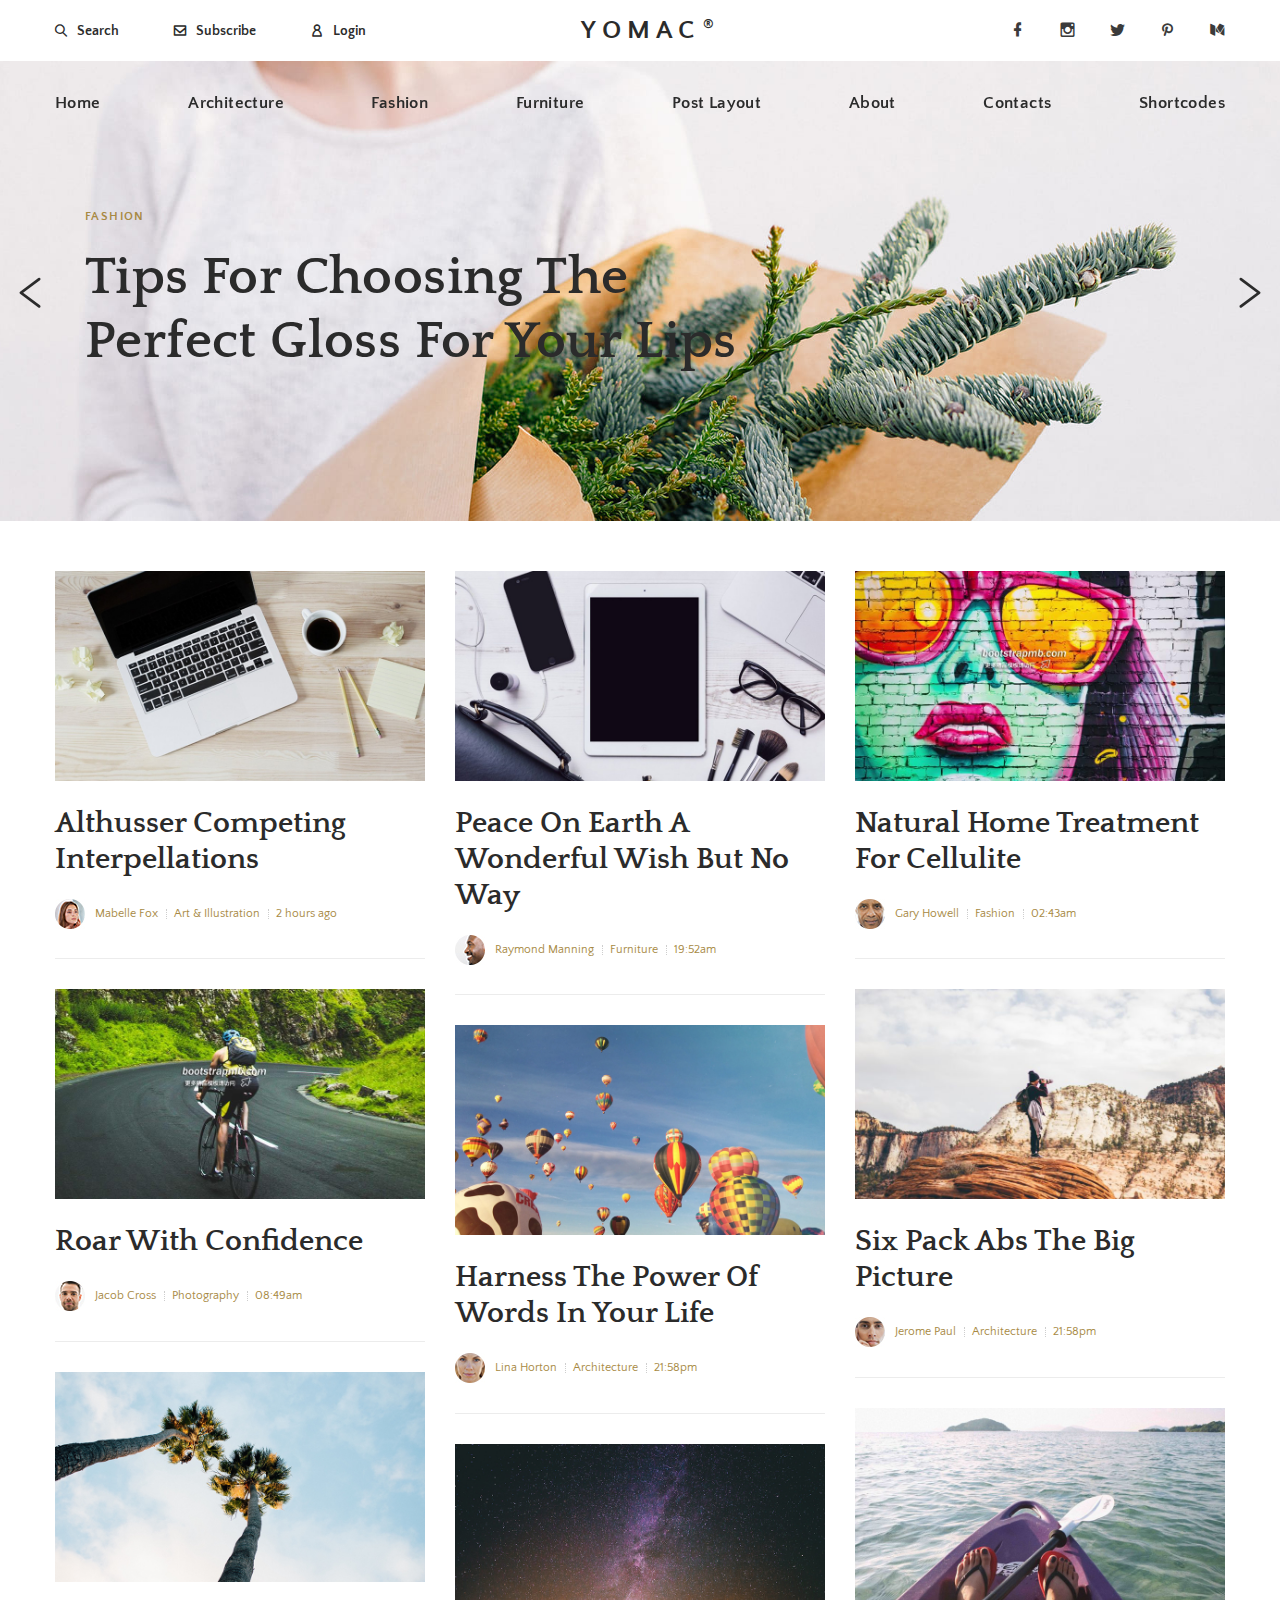
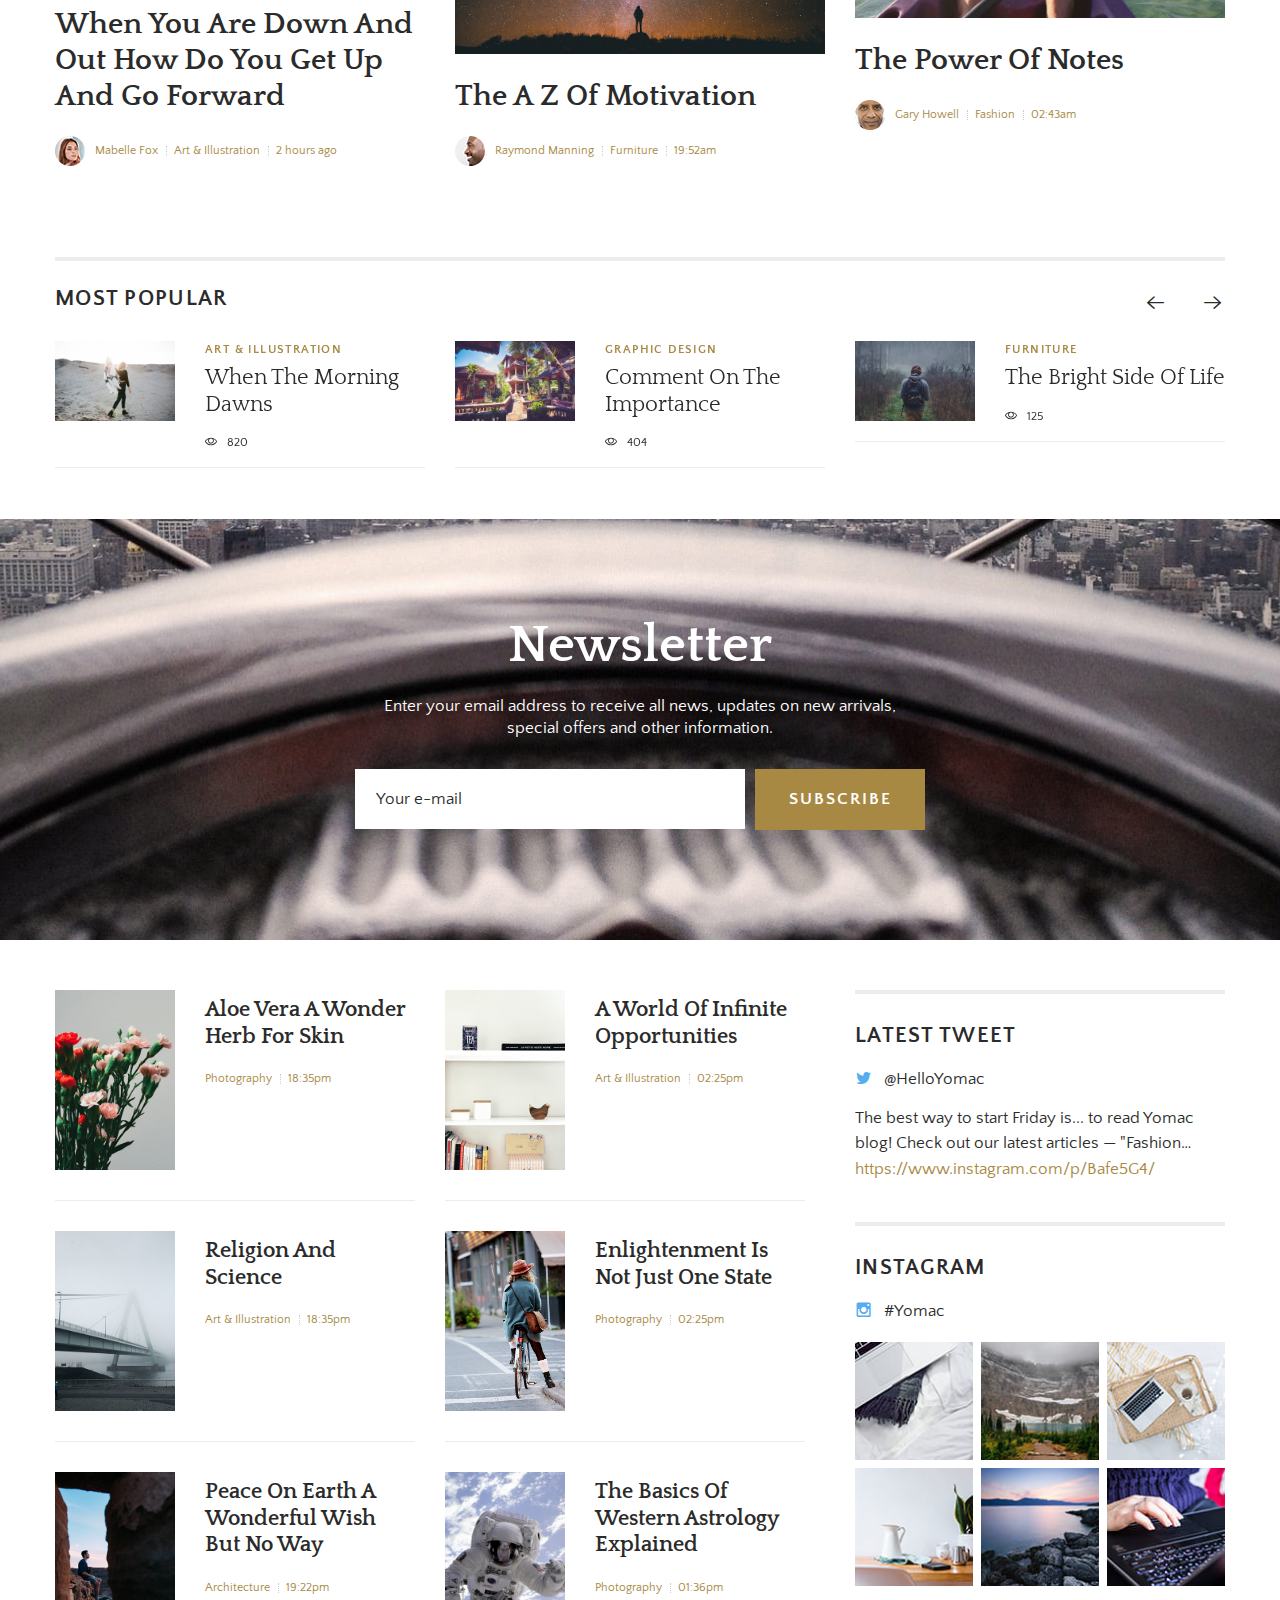
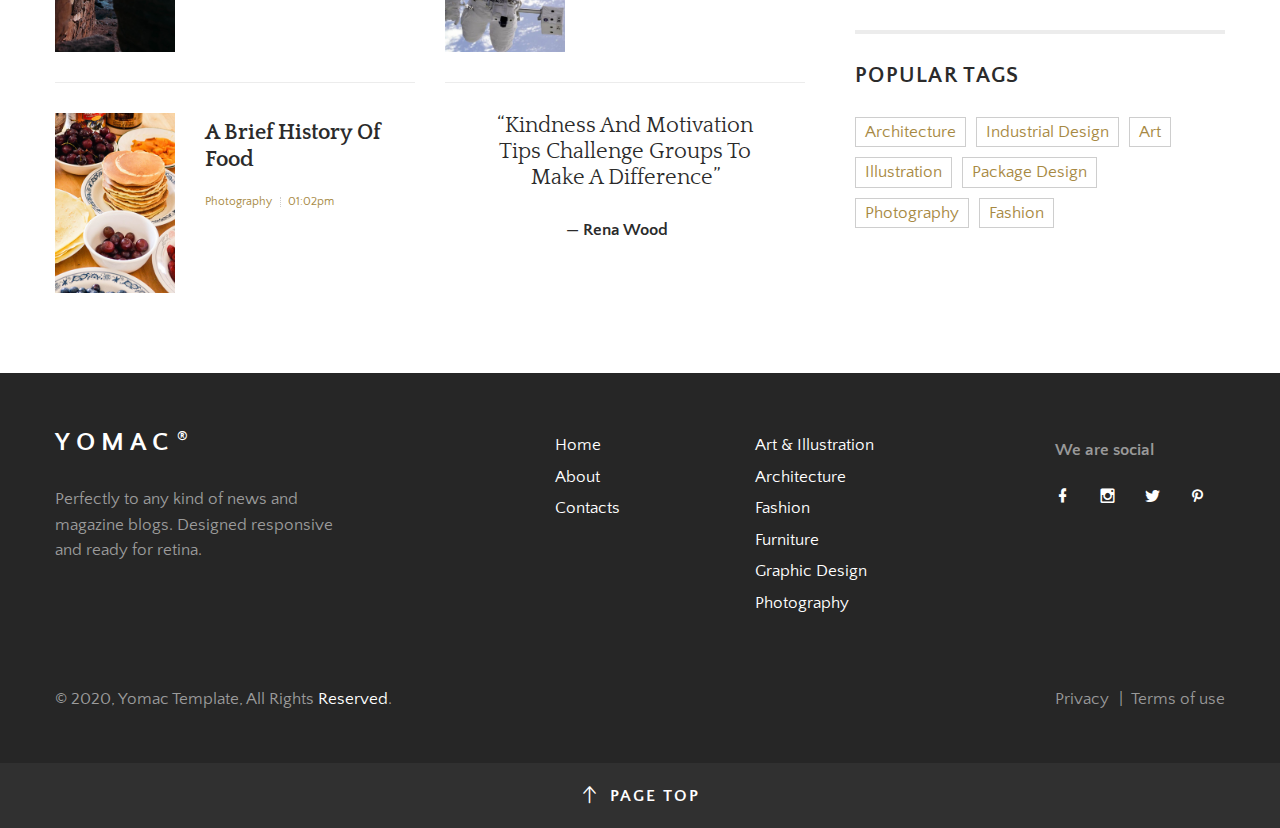
==== index.html @ f421c8c2 "原始版本" ====
﻿<!DOCTYPE html>
<html lang="en">
<head>
	<meta charset="UTF-8">

	<!-- Meta required for Bootstrap -->
	<meta http-equiv="X-UA-Compatible" content="IE=edge">
    <meta name="viewport" content="width=device-width, initial-scale=1">
	<link rel="shortcut icon" href="assets/img/favicon.ico" type="image/x-icon" />
	<title>Home - Yomac</title>

	<!-- Fonts -->
	<link rel="stylesheet" href="assets/fonts/Quattrocento/Quattrocento.css">
	<link rel="stylesheet" href="assets/fonts/Quattrocento_Sans/Quattrocento_Sans.css">

	<!-- Icons -->	
	<link rel="stylesheet" href="assets/fonts/MaterialDesign/css/materialdesignicons.min.css">
	<link rel="stylesheet" href="assets/fonts/Outicons/flaticon.css">

	<!-- Styles -->
	<link rel="stylesheet" href="libs/bootstrap-4.3.1/css/bootstrap.min.css">
	<link rel="stylesheet" href="libs/owl-carousel/owl.carousel.css">
	<link rel="stylesheet" href="libs/owl-carousel/owl.theme.css">

	<link rel="stylesheet" href="assets/css/main.css">
	<link rel="stylesheet" href="assets/css/responsive.css">

	<!--[if IE 9]>
	<link rel="stylesheet" href="assets/css/ie9.css">
	<![endif]-->

</head>
<body>
	<!-- <div id="page-preloader"><span class="spinner"></span></div> -->
	<div class="page-wraper">
		<div class="full-search-wrap">
			<div class="full-search container">
				<div class="full-search__close pull-right animate"><span class="mdi mdi-close"></span></div>
				<form class="full-search__form">
			        <input type="text" id="s-full" class="full-search__input" placeholder="Search"> 
			        <input type="submit" hidden>
					<p class="full-search__hint">Type in your search and press enter</p>
				</form>
			</div>
		</div>

		<!-- Header section start -->	
		<header class="page-header header-sticky">
			<div class="container">
				<div class="top-bar">
					<div class="top-bar__widgets">
						<div class="row align-items-center">
							<div class="col-md-5 col-lg-4">
								<div class="top-bar__user-menu">
									<ul class="user-menu nav justify-content-center justify-content-md-start">
										<li class="nav-item"><button class="search-btn" id="js-search-btn"><span class="icon-left icon-xs flaticon-magnifying-glass-browser"></span>Search</button></li>
										<li class="nav-item"><a href="#"><span class="icon-left icon-xs flaticon-closed-envelope-email"></span>Subscribe</a></li>
										<li class="nav-item"><a href="#"><span class="icon-left icon-xs flaticon-messenger-user-avatar"></span>Login</a></li>
									</ul>
								</div>
							</div>
							<div class="col-md-2 col-lg-4">
								<div class="top-bar__logo text-lg-center">
									<a href="index.html" class="logo-title logo-title_reg">yomac</a>
								</div>
							</div>
							<div class="col-md-5 col-lg-4">
								<div class="top-bar__social text-right">
									<ul class="social-menu social-menu__right nav justify-content-md-end">
										<li class="nav-item"><a href="#" class="nav-item"><i class="mdi mdi-facebook"></i></a></li>
										<li class="nav-item"><a href="#" class="nav-item"><i class="mdi mdi-instagram"></i></a></li>
										<li class="nav-item"><a href="#" class="nav-item"><i class="mdi mdi-twitter"></i></a></li>
										<li class="nav-item"><a href="#" class="nav-item"><i class="mdi mdi-pinterest"></i></a></li>
										<li class="nav-item"><a href="#" class="nav-item"><i class="mdi mdi-medium"></i></a></li>
									</ul>
								</div>
							</div>
						</div>
					</div>
					<div class="mob-menu">
						<div id="mob-toggle" class="animate"><i class="icon icon-lg flaticon-menu-options"></i></div>
					</div>
				</div>
				<div class="main-navigation__wrap">
					<div class="main-navigation absolute">
						<ul class="nav justify-content-between">
							<li class="nav-item menu-item-has-children">
								<a href="index.html" class="nav-link">Home</a>
								<ul class="sub-menu">
									<li><a href="index-listing.html" class="nav-link">Home List</a></li>
									<li><a href="index-grid.html" class="nav-link">Home Grid</a></li>
									<li><a href="index.html" class="nav-link">Home Masonry</a></li>
									<li><a href="index-no-menu.html" class="nav-link">Home Clear</a></li>
									<li><a href="blog.html" class="nav-link">Home Blog</a></li>
								</ul>
							</li>
					        <li class="nav-item">
								<a href="category-post.html" class="nav-link">Architecture</a>
							</li>
					        <li class="nav-item">
								<a href="category-post.html" class="nav-link">Fashion</a>
							</li>
					        <li class="nav-item">
								<a href="category-post.html" class="nav-link">Furniture</a>
							</li>
					        <li class="nav-item menu-item-has-children">
								<a href="post-single_sidebar.html" class="nav-link">Post Layout</a>
								<ul class="sub-menu">
									<li class="nav-item">
										<a href="post-single_sidebar.html" class="nav-link">Sidebar Right</a>
									</li>
									<li class="nav-item">
										<a href="post-single_full.html" class="nav-link">No Sidebar</a>
									</li>
								</ul>
							</li>
					        <li class="nav-item">
								<a href="about.html" class="nav-link">About</a>
							</li>
					        <li class="nav-item">
								<a href="contact.html" class="nav-link">Contacts</a>
							</li>
					        <li class="nav-item menu-item-has-children">
								<a href="shortcodes.html" class="nav-link">Shortcodes</a>
								<ul class="sub-menu">
									<li class="nav-item">
										<a href="shortcodes.html" class="nav-link">Shortcodes</a>
									</li>
									<li class="nav-item">
										<a href="404-page.html" class="nav-link">404 Page</a>
									</li>
								</ul>
							</li>
						</ul>
					</div>
				</div>
			</div>
		</header>
		<!-- Header section end -->	

		<!-- Page content section start -->	
		<main class="page-content">
			<!-- Slider section start -->
			<section class="hero-slider-section">
				<div id="hero-slider" class="main-slider">
					<div class="main-slider__item" style="background-image: url('assets/img/slide-2.jpg')">
						<div class="container">
							<div class="item__content">
								<div class="cat-title"><a href="category-post.html">Fashion</a></div>
								<h1 class="main-slider__title"><a href="post-single_sidebar.html">Tips For Choosing The<br> Perfect Gloss For Your Lips</a></h1>
							</div>
						</div>
					</div>
					<div class="main-slider__item" style="background-image: url('assets/img/slide-3.jpg')">
						<div class="container">
							<div class="item__content">
								<div class="cat-title"><a href="category-post.html">Photography</a></div>
								<div class="main-slider__title"><a href="post-single_sidebar.html">American Standards<br> And European Culture</a></div>
							</div>
						</div>
					</div>
					<div class="main-slider__item" style="background-image: url('assets/img/slide-4.jpg')">
						<div class="container">
							<div class="item__content">
								<div class="cat-title"><a href="category-post.html">Photography</a></div>
								<div class="main-slider__title"><a href="post-single_sidebar.html">Put Wings On Your<br> Dreams</a></div>
							</div>
						</div>
					</div>
					<div class="main-slider__item" style="background-image: url('assets/img/slide-1.jpg')">
						<div class="container">
							<div class="item__content">
								<div class="cat-title"><a href="category-post.html">Photography</a></div>
								<div class="main-slider__title"><a href="post-single_sidebar.html">A Starter Guide To Self <br>Improvement</a></div>
							</div>
						</div>
					</div>
				</div>
			</section>
			<!-- Slider section start -->

			<!-- News primary section start -->
			<section class="section news-primary">
				<div class="container">
					<h2 class="screen-reader-text">News</h2>
					<div class="news-masonry masonry-grid row columns-3">
						<div class="new-item col-md-6 col-lg-4">
							<div class="new-item__wrap">
								<div class="new-item__image">
									<a href="post-single_sidebar.html"><img src="assets/img/new6.jpg" alt=""></a>
								</div>
								<div class="new-item__info">
									<div class="h3 new-item__title"><a href="post-single_sidebar.html">Althusser Competing Interpellations</a></div>
									<ul class="new-item__meta d-flex align-items-center">
										<li class="new-item__meta-author">
											<a href="category-post.html"><span class="meta-author__img"><img src="assets/img/contain-18.jpg" alt=""></span>Mabelle Fox</a>
										</li>
										<li class="new-item__meta-cat"><a href="category-post.html">Art &amp; Illustration</a></li>
										<li class="new-item__meta-time">2 hours ago</li>
									</ul>
								</div>
							</div>
						</div>
						<div class="new-item col-md-6 col-lg-4">
							<div class="new-item__wrap">
								<div class="new-item__image">
									<a href="post-single_sidebar.html"><img src="assets/img/new7.jpg" alt=""></a>
								</div>
								<div class="new-item__info">
									<div class="h3 new-item__title"><a href="post-single_sidebar.html">Peace On Earth A Wonderful Wish But No Way</a></div>
									<ul class="new-item__meta d-flex align-items-center">
										<li class="new-item__meta-author">
											<a href="category-post.html"><span class="meta-author__img"><img src="assets/img/contain-16.jpg" alt=""></span>Raymond Manning</a>
										</li>
										<li class="new-item__meta-cat"><a href="category-post.html">Furniture</a></li>
										<li class="new-item__meta-time">19:52am</li>
									</ul>
								</div>
							</div>
						</div>
						<div class="new-item col-md-6 col-lg-4">
							<div class="new-item__wrap">
								<div class="new-item__image">
									<a href="post-single_sidebar.html"><img src="assets/img/new8.jpg" alt=""></a>
								</div>
								<div class="new-item__info">
									<div class="h3 new-item__title"><a href="post-single_sidebar.html">Natural Home Treatment For Cellulite</a></div>
									<ul class="new-item__meta d-flex align-items-center">
										<li class="new-item__meta-author">
											<a href="category-post.html"><span class="meta-author__img"><img src="assets/img/contain-14.jpg" alt=""></span>Gary Howell</a>
										</li>
										<li class="new-item__meta-cat"><a href="category-post.html">Fashion</a></li>
										<li class="new-item__meta-time">02:43am</li>
									</ul>
								</div>
							</div>
						</div>
						<div class="new-item col-md-6 col-lg-4">
							<div class="new-item__wrap">
								<div class="new-item__image">
									<a href="post-single_sidebar.html"><img src="assets/img/new9.jpg" alt=""></a>
								</div>
								<div class="new-item__info">
									<div class="h3 new-item__title"><a href="post-single_sidebar.html">Roar With Confidence</a></div>
									<ul class="new-item__meta d-flex align-items-center">
										<li class="new-item__meta-author">
											<a href="category-post.html"><span class="meta-author__img"><img src="assets/img/contain-12.jpg" alt=""></span>Jacob Cross</a>
										</li>
										<li class="new-item__meta-cat"><a href="category-post.html">Photography</a></li>
										<li class="new-item__meta-time">08:49am</li>
									</ul>
								</div>
							</div>
						</div>
						<div class="new-item col-md-6 col-lg-4">
							<div class="new-item__wrap">
								<div class="new-item__image">
									<a href="post-single_sidebar.html"><img src="assets/img/new11.jpg" alt=""></a>
								</div>
								<div class="new-item__info">
									<div class="h3 new-item__title"><a href="post-single_sidebar.html">Six Pack Abs The Big Picture</a></div>
									<ul class="new-item__meta d-flex align-items-center">
										<li class="new-item__meta-author">
											<a href="category-post.html"><span class="meta-author__img"><img src="assets/img/contain-21.jpg" alt=""></span>Jerome Paul</a>
										</li>
										<li class="new-item__meta-cat"><a href="category-post.html">Architecture</a></li>
										<li class="new-item__meta-time">21:58pm</li>
									</ul>
								</div>
							</div>
						</div>
						<div class="new-item col-md-6 col-lg-4">
							<div class="new-item__wrap">
								<div class="new-item__image">
									<a href="post-single_sidebar.html"><img src="assets/img/new10.jpg" alt=""></a>
								</div>
								<div class="new-item__info">
									<div class="h3 new-item__title"><a href="post-single_sidebar.html">Harness The Power Of Words In Your Life</a></div>
									<ul class="new-item__meta d-flex align-items-center">
										<li class="new-item__meta-author">
											<a href="category-post.html"><span class="meta-author__img"><img src="assets/img/contain-10.jpg" alt=""></span>Lina Horton</a>
										</li>
										<li class="new-item__meta-cat"><a href="category-post.html">Architecture</a></li>
										<li class="new-item__meta-time">21:58pm</li>
									</ul>
								</div>
							</div>
						</div>
						<div class="new-item col-md-6 col-lg-4 last">
							<div class="new-item__wrap">
								<div class="new-item__image">
									<a href="post-single_sidebar.html"><img src="assets/img/new12.jpg" alt=""></a>
								</div>
								<div class="new-item__info">
									<div class="h3 new-item__title"><a href="post-single_sidebar.html">When You Are Down And Out How Do You Get Up And Go Forward</a></div>
									<ul class="new-item__meta d-flex align-items-center">
										<li class="new-item__meta-author">
											<a href="category-post.html"><span class="meta-author__img"><img src="assets/img/contain-18.jpg" alt=""></span>Mabelle Fox</a>
										</li>
										<li class="new-item__meta-cat"><a href="category-post.html">Art &amp; Illustration</a></li>
										<li class="new-item__meta-time">2 hours ago</li>
									</ul>
								</div>
							</div>
						</div>
						<div class="new-item col-md-6 col-lg-4 last">
							<div class="new-item__wrap">
								<div class="new-item__image">
									<a href="post-single_sidebar.html"><img src="assets/img/new14.jpg" alt=""></a>
								</div>
								<div class="new-item__info">
									<div class="h3 new-item__title"><a href="post-single_sidebar.html">The Power Of Notes</a></div>
									<ul class="new-item__meta d-flex align-items-center">
										<li class="new-item__meta-author">
											<a href="category-post.html"><span class="meta-author__img"><img src="assets/img/contain-14.jpg" alt=""></span>Gary Howell</a>
										</li>
										<li class="new-item__meta-cat"><a href="category-post.html">Fashion</a></li>
										<li class="new-item__meta-time">02:43am</li>
									</ul>
								</div>
							</div>
						</div>
						<div class="new-item col-md-6 col-lg-4 last">
							<div class="new-item__wrap">
								<div class="new-item__image">
									<a href="post-single_sidebar.html"><img src="assets/img/new13.jpg" alt=""></a>
								</div>
								<div class="new-item__info">
									<div class="h3 new-item__title"><a href="post-single_sidebar.html">The A Z Of Motivation</a></div>
									<ul class="new-item__meta d-flex align-items-center">
										<li class="new-item__meta-author">
											<a href="category-post.html"><span class="meta-author__img"><img src="assets/img/contain-16.jpg" alt=""></span>Raymond Manning</a>
										</li>
										<li class="new-item__meta-cat"><a href="category-post.html">Furniture</a></li>
										<li class="new-item__meta-time">19:52am</li>
									</ul>
								</div>
							</div>
						</div>
					</div>
				</div>
			</section>
			<!-- News primary section end -->

			<!-- Popular carousel section start -->
			<section class="pop-carousel">
				<div class="container">
					<div class="row">
						<div class="col-md-12 owl-carousel__navigation">
							<h2 class="h4 owl-carousel__title widget-sidebar__title">Most popular</h2>
							<div class="owl-carousel__btns">
								<a class="btn owl-carousel__btn prev animate"><span class="icon flaticon-left-arrow-sign"></span></a>
								<a class="btn owl-carousel__btn next animate"><span class="icon flaticon-right-direction"></span></a>
							</div>
						</div>
					</div>
					<div class="owl-carousel__wrap popular-posts-carousel">
						<ul class="owl-carousel item-3 custom-nav post-list list-unstyled">
							<li class="widget-post carousel__item">
								<div class="widget-post__img">
									<a href="post-single_sidebar.html"><img src="assets/img/small-post6.jpg" alt=""></a>
								</div>
								<div class="widget-post__content">
									<div class="cat-title"><a href="category-post.html">Art &amp; Illustration</a></div>
									<div class="h4 widget-post__title"><a href="post-single_sidebar.html">When The Morning Dawns</a></div>
									<div class="widget-post__views">820</div>
								</div>
							</li>
							<li class="widget-post carousel__item">
								<div class="widget-post__img">
									<a href="post-single_sidebar.html"><img src="assets/img/small-post2.jpg" alt=""></a>
								</div>
								<div class="widget-post__content">
									<div class="cat-title"><a href="category-post.html">Graphic Design</a></div>
									<div class="h4 widget-post__title"><a href="post-single_sidebar.html">Comment On The Importance</a></div>
									<div class="widget-post__views">404</div>
								</div>
							</li>
							<li class="widget-post carousel__item">
								<div class="widget-post__img">
									<a href="post-single_sidebar.html"><img src="assets/img/small-post3.jpg" alt=""></a>
								</div>
								<div class="widget-post__content">
									<div class="cat-title"><a href="category-post.html">Furniture</a></div>
									<div class="h4 widget-post__title"><a href="post-single_sidebar.html">The Bright Side Of Life</a></div>
									<div class="widget-post__views">125</div>
								</div>
							</li>
							<li class="widget-post carousel__item">
								<div class="widget-post__img">
									<a href="post-single_sidebar.html"><img src="assets/img/small-post4.jpg" alt=""></a>
								</div>
								<div class="widget-post__content">
									<div class="cat-title"><a href="category-post.html">Fashion</a></div>
									<div class="h4 widget-post__title"><a href="post-single_sidebar.html">Philosophy As A Science</a></div>
									<div class="widget-post__views">987</div>
								</div>
							</li>
							<li class="widget-post carousel__item">
								<div class="widget-post__img">
									<a href="post-single_sidebar.html"><img src="assets/img/small-post5.jpg" alt=""></a>
								</div>
								<div class="widget-post__content">
									<div class="cat-title"><a href="category-post.html">Photography</a></div>
									<div class="h4 widget-post__title"><a href="post-single_sidebar.html">Just One State</a></div>
									<div class="widget-post__views">743</div>
								</div>
							</li>
						</ul>
					</div>
				</div>
			</section>
			<!-- Popular carousel section end -->

			<!-- Newsletter section start -->
			<section class="newsletter has-fill" style="background-image: url('assets/img/newslatter3.jpg');">
				<div class="container">
					<div class="row justify-content-center">
						<div class="col-md-8 col-lg-6 text-center">
							<h2 class="newsletter__title">Newsletter</h2>
							<p class="newsletter__text">Enter your email address to receive all news, updates on new arrivals, special offers and other information.</p>
							<form>
								<div class="input-group newsletter__form">
									<input type="text" class="form-control" placeholder="Your e-mail">
									<span class="input-group-btn">
										<button class="btn btn-primary animate" type="button">Subscribe</button>
									</span>
								</div>
							</form>
						</div>
					</div>
				</div>
			</section>
			<!-- Newsletter section end -->

			<!-- News small section start -->
			<section class="section news-small">
				<div class="container">
					<h2 class="screen-reader-text">Popular posts</h2>
					<div class="row row-extended">
						<div class="col-lg-8">
							<div class="news-list-sm columns-2">
								<div class="row">
									<div class="new-item new-item_small col-sm-6">
										<div class="new-item__wrap">
											<div class="new-item__image">
												<a href="post-single_sidebar.html"><img src="assets/img/new19.jpg" alt=""></a>
											</div>
											<div class="new-item__info">
												<div class="h3 new-item__title"><a href="post-single_sidebar.html">Aloe Vera A Wonder Herb For Skin</a></div>
												<ul class="new-item__meta d-flex align-items-center">
													<li class="new-item__meta-cat"><a href="category-post.html">Photography</a></li>
													<li class="new-item__meta-time">18:35pm</li>
												</ul>
											</div>
										</div>
									</div>
									<div class="new-item new-item_small col-sm-6">
										<div class="new-item__wrap">
											<div class="new-item__image">
												<a href="post-single_sidebar.html"><img src="assets/img/new30.jpg" alt=""></a>
											</div>
											<div class="new-item__info">
												<div class="h3 new-item__title"><a href="post-single_sidebar.html">A World Of Infinite Opportunities</a></div>
												<ul class="new-item__meta d-flex align-items-center">
													<li class="new-item__meta-cat"><a href="category-post.html">Art &amp; Illustration</a></li>
													<li class="new-item__meta-time">02:25pm</li>
												</ul>
											</div>
										</div>
									</div>
									<div class="new-item new-item_small col-sm-6">
										<div class="new-item__wrap">
											<div class="new-item__image">
												<a href="post-single_sidebar.html"><img src="assets/img/new-sm1.jpg" alt=""></a>
											</div>
											<div class="new-item__info">
												<div class="h3 new-item__title"><a href="post-single_sidebar.html">Religion And Science</a></div>
												<ul class="new-item__meta d-flex align-items-center">
													<li class="new-item__meta-cat"><a href="category-post.html">Art &amp; Illustration</a></li>
													<li class="new-item__meta-time">18:35pm</li>
												</ul>
											</div>
										</div>
									</div>
									<div class="new-item new-item_small col-sm-6">
										<div class="new-item__wrap">
											<div class="new-item__image">
												<a href="post-single_sidebar.html"><img src="assets/img/new-sm2.jpg" alt=""></a>
											</div>
											<div class="new-item__info">
												<div class="h3 new-item__title"><a href="post-single_sidebar.html">Enlightenment Is Not Just One State</a></div>
												<ul class="new-item__meta d-flex align-items-center">
													<li class="new-item__meta-cat"><a href="category-post.html">Photography</a></li>
													<li class="new-item__meta-time">02:25pm</li>
												</ul>
											</div>
										</div>
									</div>
									<div class="new-item new-item_small col-sm-6">
										<div class="new-item__wrap">
											<div class="new-item__image">
												<a href="post-single_sidebar.html"><img src="assets/img/new-sm3.jpg" alt=""></a>
											</div>
											<div class="new-item__info">
												<div class="h3 new-item__title"><a href="post-single_sidebar.html">Peace On Earth A Wonderful Wish But No Way</a></div>
												<ul class="new-item__meta d-flex align-items-center">
													<li class="new-item__meta-cat"><a href="category-post.html">Architecture</a></li>
													<li class="new-item__meta-time">19:22pm</li>
												</ul>
											</div>
										</div>
									</div>
									<div class="new-item new-item_small col-sm-6">
										<div class="new-item__wrap">
											<div class="new-item__image">
												<a href="post-single_sidebar.html"><img src="assets/img/new-sm4.jpg" alt=""></a>
											</div>
											<div class="new-item__info">
												<div class="h3 new-item__title"><a href="post-single_sidebar.html">The Basics Of Western Astrology Explained</a></div>
												<ul class="new-item__meta d-flex align-items-center">
													<li class="new-item__meta-cat"><a href="category-post.html">Photography</a></li>
													<li class="new-item__meta-time">01:36pm</li>
												</ul>
											</div>
										</div>
									</div>
									<div class="new-item new-item_small last col-sm-6">
										<div class="new-item__wrap">
											<div class="new-item__image">
												<a href="post-single_sidebar.html"><img src="assets/img/new-sm5.jpg" alt=""></a>
											</div>
											<div class="new-item__info">
												<div class="h3 new-item__title"><a href="post-single_sidebar.html">A Brief History Of Food</a></div>
												<ul class="new-item__meta d-flex align-items-center">
													<li class="new-item__meta-cat"><a href="category-post.html">Photography</a></li>
													<li class="new-item__meta-time">01:02pm</li>
												</ul>
											</div>
										</div>
									</div>
									<div class="blockquote text-center col-sm-6">
										<div class="blockquote__text font-serif">“Kindness And Motivation Tips Challenge Groups To Make A Difference”</div>
										<div class="blockquote__author">Rena Wood</div>
									</div>
								</div>
							</div>
						</div>
						<aside class="sidebar col-lg-4">
							<div class="widget-sidebar">
								<div class="widget-sidebar__title">Latest tweet</div>
								<div class="widget-twitter widget-socialnet">
									<div class="social-user"><i class="mdi mdi-twitter"></i><a href="#">@HelloYomac</a></div>
									<div class="social-content">The best way to start Friday is... to read Yomac blog! Check out our latest articles — "Fashion… </div>
									<a href="https://www.instagram.com/p/Bafe5G4/" class="tweet-link">https://www.instagram.com/p/Bafe5G4/</a>
								</div>
							</div>
							<div class="widget-sidebar">
								<div class="widget-sidebar__title">Instagram</div>
								<div class="widget-instagram widget-socialnet">
									<div class="social-user"><i class="mdi mdi-instagram"></i><a href="#">#Yomac</a></div>
									<div class="social-content">
										<ul class="instagram-imgs">
											<li class="instagram-image"><a href="#"><img src="assets/img/instag4.jpg" alt=""></a></li>
											<li class="instagram-image"><a href="#"><img src="assets/img/instag5.jpg" alt=""></a></li>
											<li class="instagram-image"><a href="#"><img src="assets/img/instag6.jpg" alt=""></a></li>
											<li class="instagram-image"><a href="#"><img src="assets/img/instag1.jpg" alt=""></a></li>
											<li class="instagram-image"><a href="#"><img src="assets/img/instag2.jpg" alt=""></a></li>
											<li class="instagram-image"><a href="#"><img src="assets/img/instag3.jpg" alt=""></a></li>
										</ul>
									</div>
								</div>
							</div>
							<div class="widget-sidebar">
								<div class="widget-sidebar__title">Popular Tags</div>
								<div class="tag-cloud">
									<a href="category-post.html"><span class="label label-default animate">Architecture</span></a>
									<a href="category-post.html"><span class="label label-default animate">Industrial Design</span></a>
									<a href="category-post.html"><span class="label label-default animate">Art</span></a>
									<a href="category-post.html"><span class="label label-default animate">Illustration</span></a>
									<a href="category-post.html"><span class="label label-default animate">Package Design</span></a>
									<a href="category-post.html"><span class="label label-default animate">Photography</span></a>
									<a href="category-post.html"><span class="label label-default animate">Fashion</span></a>
								</div>
							</div>
						</aside>
					</div>
				</div>
			</section>
			<!-- News small section end -->
		</main>
		<!-- Page content section end -->	

		<!-- Footer section start -->	
		<footer class="page-footer">
			<div class="container">
				<div class="row">
					<div class="col-md-6 col-lg-5 footer-widget footer__copy">
						<div class="footer__logo footer-widget">
							<a href="index.html" class="logo-title logo-title_reg animate">yomac</a>
						</div>
						<div class="textwidget">
							<p>Perfectly to any kind of news and <br>magazine blogs. Designed responsive<br> and ready for retina.</p>
						</div>
					</div>
					<div class="col-sm-6 col-md-3 col-lg-2 footer-widget footer__page-menu">
						<div class="widget-menu">
							<ul class="footer-menu animate">
								<li><a href="index.html">Home</a></li>
								<li><a href="about.html">About</a></li>
								<li><a href="contact.html">Contacts</a></li>
							</ul>
						</div>
					</div>
					<div class="col-sm-6 col-md-3 col-lg-3 footer-widget footer__cat-menu">
						<div class="widget-menu">
							<ul class="footer-menu animate">
								<li><a href="category-post.html">Art &amp; Illustration</a></li>
								<li><a href="category-post.html">Architecture</a></li>
								<li><a href="category-post.html">Fashion</a></li>
								<li><a href="category-post.html">Furniture</a></li>
								<li><a href="category-post.html">Graphic Design</a></li>
								<li><a href="category-post.html">Photography</a></li>
							</ul>
						</div>
					</div>
					<div class="col-lg-2 footer-widget footer__social-menu">
						<div class="widget-social">
							<div class="widget-title">We are social</div>
							<ul class="social-menu social-menu__left nav animate">
								<li><a href="#"><i class="mdi mdi-facebook"></i></a></li>
								<li><a href="#"><i class="mdi mdi-instagram"></i></a></li>
								<li><a href="#"><i class="mdi mdi-twitter"></i></a></li>
								<li><a href="#"><i class="mdi mdi-pinterest"></i></a></li>
							</ul>
						</div>
					</div>
				</div>

				<div class="row page-footer__bottom">
					<div class="col-lg-10">
						<div class="copyright">&copy; 2020, Yomac Template, All Rights <a href="http://www.bootstrapmb.com/">Reserved</a>.</div>
					</div>
					<div class="col-lg-2">
						<div class="footer-nav nav">
							<li class="nav-item">
								<a href="#" class="nav-item">Privacy</a>
							</li>
							<li class="nav-item">
								<a href="#" class="nav-item">Terms of use</a>
							</li>
						</div>
					</div>
				</div>
			</div>
		</footer>
		<!-- Footer section end -->	

		<!-- To top section start -->
		<div id="to-top" class="page-to-top animate text-center"><span class="icon icon-left flaticon-up-arrow-sign">Page top</span></div>

	</div>
	<!-- Scripts -->

	<script src="libs/jquery/jquery-2.2.3.min.js"></script>
	<script src="libs/bootstrap-4.3.1/js/popper.min.js"></script>
	<script src="libs/bootstrap-4.3.1/js/bootstrap.min.js"></script>
	<script src="libs/owl-carousel/owl.carousel.min.js"></script>
	<script src="libs/isotope/imagesLoaded.min.js"></script>
	<script src="libs/isotope/isotope.pkgd.min.js"></script>
	<script src="assets/js/common.js"></script>

	<!--[if lt IE 9]>
	<script src="libs/html5shiv/es5-shim.min.js"></script>
	<script src="libs/html5shiv/html5shiv.min.js"></script>
	<script src="libs/html5shiv/html5shiv-printshiv.min.js"></script>
	<script src="libs/respond/respond.min.js"></script>
	<![endif]-->

</body>
</html>
---- assets/fonts/Quattrocento/Quattrocento.css ----
@font-face {
    font-family: 'Quattrocento';
    font-style: normal;
    font-weight: 400;
    font-display: swap;
    src: local('Quattrocento'), url('Quattrocento-Regular.ttf') format('truetype');
}

@font-face {
    font-family: 'Quattrocento';
    font-style: normal;
    font-weight: 700;
    font-display: swap;
    src: local('Quattrocento Bold'), url('Quattrocento-Bold.ttf') format('truetype');
}
---- assets/fonts/Quattrocento_Sans/Quattrocento_Sans.css ----
@font-face {
    font-family: 'Quattrocento Sans';
    font-style: italic;
    font-weight: 400;
    font-display: swap;
    src: local('Quattrocento Sans Italic'), local('QuattrocentoSans-Italic'), url('QuattrocentoSans-Italic.ttf') format('truetype');
}
@font-face {
    font-family: 'Quattrocento Sans';
    font-style: italic;
    font-weight: 700;
    font-display: swap;
    src: local('Quattrocento Sans Bold Italic'), local('QuattrocentoSans-BoldItalic'), url('QuattrocentoSans-BoldItalic.ttf') format('truetype');
}
@font-face {
    font-family: 'Quattrocento Sans';
    font-style: normal;
    font-weight: 400;
    font-display: swap;
    src: local('Quattrocento Sans'), local('QuattrocentoSans'), url('QuattrocentoSans-Regular.ttf') format('truetype');
}
@font-face {
    font-family: 'Quattrocento Sans';
    font-style: normal;
    font-weight: 700;
    font-display: swap;
    src: local('Quattrocento Sans Bold'), local('QuattrocentoSans-Bold'), url('QuattrocentoSans-Bold.ttf') format('truetype');
}
---- assets/fonts/Outicons/flaticon.css ----
/*
  	Flaticon icon font: Flaticon
  	Creation date: 19/02/2016 14:48
  	*/

@font-face {
  font-family: "Flaticon";
  src: url("./Flaticon.eot");
  src: url("./Flaticon.eot?#iefix") format("embedded-opentype"),
       url("./Flaticon.woff") format("woff"),
       url("./Flaticon.ttf") format("truetype"),
       url("./Flaticon.svg#Flaticon") format("svg");
  font-weight: normal;
  font-style: normal;
}

@media screen and (-webkit-min-device-pixel-ratio:0) {
  @font-face {
    font-family: "Flaticon";
    src: url("./Flaticon.svg#Flaticon") format("svg");
  }
}

[class^="flaticon-"]:before, [class*=" flaticon-"]:before,
[class^="flaticon-"]:after, [class*=" flaticon-"]:after {   
  font-family: Flaticon;
        font-size: 20px;
font-style: normal;
margin-left: 20px;
}

.flaticon-alarm-bell:before { content: "\f100"; }
.flaticon-audio-headphones:before { content: "\f101"; }
.flaticon-backward-arrow:before { content: "\f102"; }
.flaticon-blank-paper-sheet:before { content: "\f103"; }
.flaticon-blocked-padlock:before { content: "\f104"; }
.flaticon-building-house:before { content: "\f105"; }
.flaticon-cancel-button:before { content: "\f106"; }
.flaticon-cellphone-backside:before { content: "\f107"; }
.flaticon-chat-speech-balloon:before { content: "\f108"; }
.flaticon-checking-mark-circle:before { content: "\f109"; }
.flaticon-chemistry-filter:before { content: "\f10a"; }
.flaticon-circular-wall-clock:before { content: "\f10b"; }
.flaticon-closed-envelope-email:before { content: "\f10c"; }
.flaticon-cloud-data-storage:before { content: "\f10d"; }
.flaticon-cloud-upload-arrow:before { content: "\f10e"; }
.flaticon-computer-mouse-cursor:before { content: "\f10f"; }
.flaticon-copy-file:before { content: "\f110"; }
.flaticon-danger-sign:before { content: "\f111"; }
.flaticon-delivery-truck:before { content: "\f112"; }
.flaticon-dialogue-balloon:before { content: "\f113"; }
.flaticon-directional-down-arrow:before { content: "\f114"; }
.flaticon-down-chevron:before { content: "\f115"; }
.flaticon-download-tray:before { content: "\f116"; }
.flaticon-edit-document:before { content: "\f117"; }
.flaticon-edit-pencil:before { content: "\f118"; }
.flaticon-expand-arrows:before { content: "\f119"; }
.flaticon-export-file:before { content: "\f11a"; }
.flaticon-eye-view:before { content: "\f11b"; }
.flaticon-facebook-social-network-logo:before { content: "\f11c"; }
.flaticon-floppy-disk-save-file:before { content: "\f11d"; }
.flaticon-flying-airplane:before { content: "\f11e"; }
.flaticon-folded-newspaper:before { content: "\f11f"; }
.flaticon-forward-arrow:before { content: "\f120"; }
.flaticon-google-plus-social-network-logo:before { content: "\f121"; }
.flaticon-hairdresser-cutting-scissors:before { content: "\f122"; }
.flaticon-help-button:before { content: "\f123"; }
.flaticon-information-square:before { content: "\f124"; }
.flaticon-left-arrow-sign:before { content: "\f125"; }
.flaticon-left-chevron:before { content: "\f126"; }
.flaticon-library-bookmark:before { content: "\f127"; }
.flaticon-livesaver-support:before { content: "\f128"; }
.flaticon-loudspeaker-announce:before { content: "\f129"; }
.flaticon-lovers-heart:before { content: "\f12a"; }
.flaticon-magnifying-glass-browser:before { content: "\f12b"; }
.flaticon-magnifying-glass-zoom-in:before { content: "\f12c"; }
.flaticon-magnifying-glass-zoom-out:before { content: "\f12d"; }
.flaticon-map-location-flag:before { content: "\f12e"; }
.flaticon-map-point-pointer:before { content: "\f12f"; }
.flaticon-menu-grid:before { content: "\f130"; }
.flaticon-menu-options:before { content: "\f131"; }
.flaticon-messenger-user-avatar:before { content: "\f132"; }
.flaticon-minimize-arrows:before { content: "\f133"; }
.flaticon-minus-maths-button:before { content: "\f134"; }
.flaticon-move-arrows:before { content: "\f135"; }
.flaticon-multimedia-menu:before { content: "\f136"; }
.flaticon-multimedia-music-player-play-button:before { content: "\f137"; }
.flaticon-office-monthly-calendar:before { content: "\f138"; }
.flaticon-office-paper-printer:before { content: "\f139"; }
.flaticon-online-shopping-cart:before { content: "\f13a"; }
.flaticon-open-computer-laptop-screen:before { content: "\f13b"; }
.flaticon-open-padlock:before { content: "\f13c"; }
.flaticon-options-gear:before { content: "\f13d"; }
.flaticon-photo-camera:before { content: "\f13e"; }
.flaticon-photography-frame:before { content: "\f13f"; }
.flaticon-pirate-treasure-map:before { content: "\f140"; }
.flaticon-plus-addition-sign-circle:before { content: "\f141"; }
.flaticon-power-on-buton:before { content: "\f142"; }
.flaticon-prohibition-road-sign:before { content: "\f143"; }
.flaticon-reading-open-book:before { content: "\f144"; }
.flaticon-refresh-page-arrow:before { content: "\f145"; }
.flaticon-retro-badge:before { content: "\f146"; }
.flaticon-right-chevron:before { content: "\f147"; }
.flaticon-right-direction:before { content: "\f148"; }
.flaticon-sad-smiley:before { content: "\f149"; }
.flaticon-sales-ticket:before { content: "\f14a"; }
.flaticon-school-paper-clip:before { content: "\f14b"; }
.flaticon-share-arrow:before { content: "\f14c"; }
.flaticon-sharing-files:before { content: "\f14d"; }
.flaticon-shopping-store-tags:before { content: "\f14e"; }
.flaticon-smiling-face:before { content: "\f14f"; }
.flaticon-sort:before { content: "\f150"; }
.flaticon-star-favorite:before { content: "\f151"; }
.flaticon-star-shape-favorite:before { content: "\f152"; }
.flaticon-tablet-backside:before { content: "\f153"; }
.flaticon-telephone-call-receiver:before { content: "\f154"; }
.flaticon-television-screen:before { content: "\f155"; }
.flaticon-text-file-font:before { content: "\f156"; }
.flaticon-text-line-form:before { content: "\f157"; }
.flaticon-thumb-down:before { content: "\f158"; }
.flaticon-thumb-up-gesture:before { content: "\f159"; }
.flaticon-twitter-bird-logo:before { content: "\f15a"; }
.flaticon-up-arrow-sign:before { content: "\f15b"; }
.flaticon-up-chevron:before { content: "\f15c"; }
.flaticon-uploading-file:before { content: "\f15d"; }
.flaticon-video-player-pause-button:before { content: "\f15e"; }
.flaticon-voice-recording:before { content: "\f15f"; }
.flaticon-waste-can:before { content: "\f160"; }
.flaticon-web-page-home:before { content: "\f161"; }
.flaticon-wireless-internet-connectivity:before { content: "\f162"; }
.flaticon-writing-notepad:before { content: "\f163"; }
---- assets/css/main.css ----
/*
    Theme Name: Yomac
    Description: Yomac Multi Template HTML Template
    Version: 1.0
    Author: Dymix
    更多模板：http://www.bootstrapmb.com/
*/
/* -------------------------------------------- */
/*             TABLE OF CONTENTS
/* -------------------------------------------- */
/*  01 	-	General  							*/
/*  02 	-	Typography 							*/
/*  03 	-	Buttons			       				*/
/*  04 	-	Alerts								*/
/*  05 	-	Card								*/
/*  06 	-	Accordion							*/
/*  07 	-	Form								*/
/*  08 	-	Breadcrumbs							*/
/*  09 	-	Pagination							*/
/*  10 	-	Icons								*/
/*	11	-	Preloader							*/
/*	12  -   Search								*/
/*	13  -   Header								*/
/*	14  -   Content	 							*/
/*	15  -   Slider								*/
/*	16  -   Blog								*/
/*	17  -   Sidebar								*/
/*	18  -   Single post							*/
/*	19  -   Comments							*/
/*	20  -   Most popular slider					*/
/*	21  -   Newsletter							*/
/*	22  -   404 Page							*/
/*	23  -   Contacts page						*/
/*	24  -   About page							*/
/*	25  -   Shortcodes page						*/
/*	26  -   Footer								*/
/*	27  -   Back to top							*/
/* -------------------------------------------- */

/*----------------------------------------------------
    01. GENERAL
------------------------------------------------------*/
body {
	font-family: 'Quattrocento Sans', sans-serif;
	color: #2b2b2b;
	font-size: 17px;
	line-height: 1.5;
}
.animate,
.animate a {
	-webkit-transition: all 0.2s;
	-o-transition: all 0.2s;
	transition: all 0.2s;
}
.has-fill {
	background-position: 50% 50%;
	background-repeat: no-repeat;
	background-size: cover;
}
.bg-grey {
	background-color: #F5F5F5;
}
a:hover,
a:focus {
	text-decoration: none;
}
a:focus,
input:focus,
button:focus {
	outline: none !important;
}
textarea {
	resize: none;
}
img {
	max-width: 100%;
}
iframe {
	border: none;
}

/*----------------------------------------------------
    02. TYPOGRAPHY
------------------------------------------------------*/
h1, .h1 {
	font-weight: bold;
	font-size: 53px;
}
h2, .h2 {
	font-weight: bold;
	font-size: 40px;
	margin-bottom: 0.8rem;
}
h3, .h3 {
	font-weight: bold;
	font-size: 30px;
	margin-bottom: 0.7rem;
}
h4, .h4 {
	font-weight: bold;
	font-size: 22px;
}
h5, .h5 {
	font-weight: bold;
	font-size: 20px;
}
h6, .h6 {
	font-weight: bold;
	font-size: 17px;
}
p {
	line-height: 1.5em;
	margin-bottom: 30px;
}
a {
	color: #a78943;
}
a:hover {
	color: #695422;
}
cite,
blockquote {
	font-size: 22px;
	font-family: 'Quattrocento', serif;
	border-left: 5px solid #A78943;
	margin-bottom: 30px;
	padding: 10px 25px;
	line-height: 1.4;
}
.blockquote-light {
	border-left-color: #EBE1CC;
}
.font-serif {
	font-family: 'Quattrocento', serif;
}
.font-sans {
	font-family: 'Quattrocento Sans', sans-serif;
}

/*----------------------------------------------------
    03. BUTTONS
------------------------------------------------------*/
.btn {
	padding: 17px 15px;
	text-transform: uppercase;
	font-weight: bold;
	font-size: 17px;
	letter-spacing: 2px;
	border-radius: 0;
}
.btn:hover,
.btn:focus,
.btn.focus,
.btn:not(:disabled):not(.disabled).active,
.btn:not(:disabled):not(.disabled):active,
.show>.btn.dropdown-toggle {
	color: #fff;
	background-color: #C6AC71;
	border-color: #C6AC71;
}

[class*="btn-outline-"] {
	border-width: 2px;
	padding: 16px 15px;
}
.btn-group-lg>.btn, .btn-lg {
	padding: 17px 15px;
	font-size: 17px;
}
.btn:active,
.btn.active {
	-webkit-box-shadow: none;
	box-shadow: none;
}
.btn-block+.btn-block {
	margin-top: 10px;
}
.btn-link {
	color: #a78943;
}
.btn-link:focus,
.btn-link:hover {
	background: none;
	text-decoration: none;
	color: #a78943;
	border-color: transparent;
}
.btn-primary {
	color: #fff;
	background-color: #A78943;
	border-color: #A78943;
}
.btn-primary:hover,
.btn-primary:focus,
.btn-primary.focus,
.btn-primary:not(:disabled):not(.disabled).active,
.btn-primary:not(:disabled):not(.disabled):active,
.show>.btn-primary.dropdown-toggle {
	color: #fff;
	background-color: #C6AC71;
	border-color: #C6AC71;
}

.btn-secondary {
	color: #fff;
	background-color: #3B3B3B;
	border-color: #3B3B3B;
}
.btn-secondary:hover,
.btn-secondary:focus,
.btn-secondary.focus,
.btn-secondary:not(:disabled):not(.disabled).active,
.btn-secondary:not(:disabled):not(.disabled):active,
.show>.btn-secondary.dropdown-toggle {
	color: #fff;
	background-color: #C6AC71;
	border-color: #C6AC71;
}

.btn-outline-primary {
	color: #A78943;
	border-color: #A78943;
}
.btn-outline-primary:hover,
.btn-outline-primary:focus,
.btn-outline-primary.focus,
.btn-outline-primary:not(:disabled):not(.disabled).active,
.btn-outline-primary:not(:disabled):not(.disabled):active,
.show>.btn-outline-primary.dropdown-toggle {
	color: #fff;
	background-color: #C6AC71;
	border-color: #C6AC71;
}

.btn-outline-secondary {
	color: #3B3B3B;
	border-color: #3B3B3B;
}
.btn-outline-secondary:hover,
.btn-outline-secondary:focus,
.btn-outline-secondary.focus,
.btn-outline-secondary:not(:disabled):not(.disabled).active,
.btn-outline-secondary:not(:disabled):not(.disabled):active,
.show>.btn-outline-secondary.dropdown-toggle {
	color: #fff;
	background-color: #C6AC71;
	border-color: #C6AC71;
}
.hover-to-outline:hover,
.hover-to-outline:focus,
.hover-to-outline.focus,
.hover-to-outline:not(:disabled):not(.disabled).active,
.hover-to-outline:not(:disabled):not(.disabled):active,
.show>.hover-to-outline.dropdown-toggle {
	color: #C6AC71;
	background: none;
	border-color: #C6AC71;
}
.btn-success {
	color: #fff;
	background-color: #72BDA7;
	border-color: #72BDA7;
}
.btn-outline-success {
	color: #72BDA7;
	border-color: #72BDA7;
}
.btn-warning {
	color: #fff;
	background-color: #C6AC71;
	border-color: #C6AC71;
}
.btn-outline-warning {
	color: #C6AC71;
	border-color: #C6AC71;
}
.btn-danger {
	color: #fff;
	background-color: #BD7289;
	border-color: #BD7289;
}
.btn-outline-danger {
	color: #BD7289;
	border-color: #BD7289;
}
.btn-info {
	color: #fff;
	background-color: #7289BD;
	border-color: #7289BD;
}
.btn-outline-info {
	color: #7289BD;
	border-color: #7289BD;
}
.btn-rounded {
	border-radius: 3px;
}
.btn-sircle {
	border-radius: 20px;
}
.btn-submit {
	margin-top: 10px;
	min-width: 230px;
}
.btn-lg {
	min-width: 230px;
	text-align: center;
}

/*----------------------------------------------------
    04. ALERTS
------------------------------------------------------*/
.alert {
	padding: 17px 47px 17px 57px;
	margin-bottom: 10px;
	text-shadow: none;
	-webkit-box-shadow: none;
	box-shadow: none;
	border-radius: 0;
	text-transform: uppercase;
	font-weight: bold;
	letter-spacing: 2px;
	position: relative;
}
.alert:before {
	content: '';
	font-family: "Material Design Icons";
	position: absolute;
	top: calc(50% - 11px);
	left: 27px;
	font-weight: 400;
}
.alert-success {
	background-color: #72BDA7;
	border-color: #72BDA7;
	color: #fff;
}
.alert-success:before {
	content: '\f5e0';
}
.alert-info {
	background-color: #B1B1B1;
	border-color: #B1B1B1;
	color: #fff;
}
.alert-info:before {
	content: '\f2d7';
}
.alert-danger {
	background-color: #BD7289;
	border-color: #BD7289;
	color: #fff;
}
.alert-danger:before {
	content: '\f026';
}
.alert-warning {
	background-color: #7289BD;
	border-color: #7289BD;
	color: #fff;
}
.alert-warning:before {
	content: '\f17d';
}
.alert-dismissable .close,
.alert-dismissible .close {
	color: #fff;
	font-size: 17px;
	font-weight: 400;
	top: 2px;
	opacity: 1;
}
@media only screen and (max-width : 992px) {
	.alert {
		font-size: 15px;
	}
}

/*----------------------------------------------------
    05. CARD
------------------------------------------------------*/
.card {
	border-radius: 0;
}
.card-header {
	background: none;
	border-bottom: none;
}
.card-header:first-child {
	border-radius: 0;
}

/*----------------------------------------------------
    06. ACCORDION
------------------------------------------------------*/
.accordion .card-header {
	padding: 0;
}
.accordion .card-title {
	display: block;
	position: relative;
	color: #2b2b2b;
	font-weight: bold;
	padding: 18px 30px;
	margin: 0;
	line-height: 1.45;
}
.accordion .card-title[aria-expanded="true"] {
	padding: 18px 30px 6px;
}
.accordion .card-body {
	padding: 0 30px 14px;
}
.accordion>.card:not(:first-of-type):not(:last-of-type),
.accordion>.card:first-of-type {
	border-bottom: 1px solid #ECECEC;
}
.accordion>.card {
	border-color: #ECECEC;
	margin-bottom: 10px;
}
.accordion .card-title:after {
	position: absolute;
	right: 20px;
	top: 50%;
	margin-top: -8px;
	font-weight: 100;
}
.accordion .card-title:after {
	font-family: "Material Design Icons";
	content: '\F140';
	float: right;
}
.accordion .card-title[aria-expanded="true"]:after {
	content: '\F143';
}
.accordion-minus .card-title:after {
	font-family: "Material Design Icons";
	content: '\F415';
	float: right;
}
.accordion-minus .card-title[aria-expanded="true"]:after {
	content: '\F374';
}

/*----------------------------------------------------
    07. FORM
------------------------------------------------------*/
.form-control {
	border-radius: 0;
	padding: 29px 20px;
	font-size: 17px;
}
textarea.form-control {
	padding: 15px 20px;
}
.form-group {
	margin-bottom: 10px;
}
.input-group .form-control {
	border-radius: 0;
	padding: 29px 20px;
	font-size: 17px;
}
.input-group-btn>.btn {
	border-radius: 0;
}
.label-default {
	font-size: 17px;
	color: #a78943;
	border: 1px solid #CECECE;
	background: none;
	border-radius: 0;
	display: inline-block;
	margin: 0 6px 10px 0;
	padding: 2px 9px 1px;
	font-weight: normal;
}
.label-default:hover  {
	background: #a78943;
	color: #fff;
}
.form-control {
	background: #F8F8F8;
	border-color: #F8F8F8;
	-webkit-box-shadow: none;
	box-shadow: none;
	color: #2b2b2b;
}
.form-control:focus {
	border-color: #ECECEC;
	-webkit-box-shadow: none;
	box-shadow: none;
}
.form-control::-webkit-input-placeholder {
	color: #2b2b2b;
}
.form-control::-moz-placeholder { /* Firefox 19+ */
	color: #2b2b2b;
}
.form-control::-ms-input-placeholder { /* IE 10+ */
	color: #2b2b2b;
}
.form-control::-moz-placeholder { /* Firefox 18- */
	color: #2b2b2b;
}
.light-form .form-control::-webkit-input-placeholder {
	color: #fff;
}
.light-form .form-control::-moz-placeholder { /* Firefox 19+ */
	color: #fff;
}
.light-form .form-control::-ms-input-placeholder { /* IE 10+ */
	color: #fff;
}
.light-form .form-control::-moz-placeholder { /* Firefox 18- */
	color: #fff;
}
.light-form .form-control {
	color: #fff;
}
.form-row {
	margin-right: -5px;
	margin-left: -5px;
}
.form-col {
	padding-right: 5px;
	padding-left: 5px;
}

/*----------------------------------------------------
    08. BREADCRUMB
------------------------------------------------------*/
.breadcrumb {
	background: none;
	padding: 0;
}
.breadcrumb>li {
	text-transform: uppercase;
	font-size: 12px;
	font-weight: 600;
	letter-spacing: 1.5px;
}
.breadcrumb>li>a {
	color: #fff;
}
.breadcrumb>li.active {
	color: #a78943;
}
.breadcrumb>li+li:before {
	content: '>';
	color: #8d8c8d;
	padding: 0 2px;
}

/*----------------------------------------------------
    09. PAGINATION
------------------------------------------------------*/
.pagination>li {
	font-weight: bold;
}
.pagination>li:first-child>a, .pagination>li:first-child>span,
.pagination>li:last-child>a, .pagination>li:last-child>span {
	border-radius: 0;
}
.pagination>li>a,
.pagination>li>span {
	background: none;
	color: #2b2b2b;
	border-color: transparent;
	padding: 17px 18px;
	/* min-width: 60px; */
	display: block;
	-webkit-transition: all 0.3s;
	-o-transition: all 0.3s;
	transition: all 0.3s;
}
.pagination>li>a:focus,
.pagination>li>a:hover,
.pagination>li>span:focus,
.pagination>li>span:hover,
.pagination>.active>a,
.pagination>.active>a:focus,
.pagination>.active>a:hover,
.pagination>.active>span,
.pagination>.active>span:focus,
.pagination>.active>span:hover {
	background: none;
	color: #a78943;
}
.pagination>.active>a {
	border: 1px solid #CECECE;
}
.pagination>li>a:hover,
.pagination>li>span:hover {
	border-color: transparent;
}

/*----------------------------------------------------
    10. ICONS
------------------------------------------------------*/
.icon:before {
	margin-right: 0;
	margin-left: 0;
	font-size: 17px;
	font-weight: normal;
}
.icon-left:before {
	margin-right: 10px;
	margin-left: 0;
}
.icon-right:before {
	margin-left: 10px;
	margin-right: 0;
}
.icon-lg:before {
	font-size: 30px;
}
.icon-sm:before {
	font-size: 14px;
}
.icon-xs:before {
	font-size: 12px;
}
.icon-list {
	margin-left: 0px;
}
.icon-list__item {
	display: inline-block;
	width: 60px;
	height: 60px;
	margin-right: 21px;
	background: #ECECEC;
	text-align: center;
}
.icon-list__item.last {
	margin-right: 0;
}
.icon-list__item .icon {
	display: block;
	line-height: 60px;
}
.icon-heading {
	text-transform: uppercase;
	font-weight: bold;
	letter-spacing: 1.9px;
}
.icon-heading .icon:before {
	margin-right: 5px;
	font-weight: normal;
	color: #A78943;
}

/*----------------------------------------------------
    11. PRELOADER
------------------------------------------------------*/
#page-preloader {
	position: fixed;
	left: 0;
	top: 0;
	right: 0;
	bottom: 0;
	background: rgba(0,0,0,.95);
	z-index: 100500;
}
#page-preloader .spinner {
	width: 150px;
	height: 150px;
	position: absolute;
	left: calc(50% - 75px);
	top: calc(50% - 75px);
	background: url('../img/preloader.png') no-repeat 50% 50%;
	background-size: contain;
	margin: -16px 0 0 -16px;
}
.default {
	animation: defaulto 0.5s;
	animation-direction: alternate;
}
.pulse {
	animation: pulse 0.7s;
	animation-direction: alternate;
}
.rotate {
	animation: rotate 0.9s;
	animation-direction: normal;
}
.static {
	animation-iteration-count: infinite;
}

@keyframes defaulto {
	0% {
		opacity: 0.1;
	}
	100% {
		opacity: 1;
	}
}

@keyframes pulse {
	0% {
		-webkit-transform: scale(1);
		-ms-transform: scale(1);
		-o-transform: scale(1);
		transform: scale(1);
	}
	100% {
		-webkit-transform: scale(1.2);
		-ms-transform: scale(1.2);
		-o-transform: scale(1.2);
		transform: scale(1.2);
	}
}
@keyframes rotate {
	100%{
		transform: rotate(360deg);
	}
}

/*----------------------------------------------------
    12. SEARCH
------------------------------------------------------*/
.full-search__input::-webkit-input-placeholder {
	color: #fff;
}
.full-search__input::-moz-placeholder {
	color: #fff;
}
.full-search__input::-ms-input-placeholder {
	color: #fff;
}
.full-search__input::-moz-placeholder {
	color: #fff;
}

.full-search-wrap {
	display: none;
	position: fixed;
	background: rgba(0,0,0,.95);
	z-index: 1000000
}
.full-search {
	margin-top: 30px;
}
.full-search__close {
	text-transform: uppercase;
	color: #fff !important;
	padding-right: 20px;
	font-size: 30px;
}
.full-search__close:hover {
	color: #9d9d9d !important;
	cursor: pointer;
}
.full-search__form {
	padding-top: 305px;
}
.full-search__input {
	display: inline-block;
	border: none;
	width: 100%;
	background: transparent;
	color: #fff;
	padding-left: 2px;
	font-size: 53px;
	line-height: 60px;
	outline: none;
	font-family: 'Quattrocento', serif;
}
.full-search__hint {
	padding-top: 15px;
	letter-spacing: 1.4px;
	border-top: 1px solid #8d8c8d;
	color: #8d8c8d;
	font-size: 12px;
	text-transform: uppercase;
}

/*----------------------------------------------------
    13. HEADER
------------------------------------------------------*/
.page-header {
	margin: 0;
	border: none;
	padding-bottom: 0;
}
.page-header.sticky {
	position: fixed;
	width: 100%;
	top: 0;
	z-index: 99;
	border-bottom: 3px solid #ECECEC;
	animation: slide-down 0.5s;
	background: rgba(255,255,255,.95);
}
.sticky-off .main-navigation {
	animation:slide-up 0.5s;
}
@keyframes slide-down {
	0% {
		opacity: 0;
		transform: translateY(-100%);
	}
	100% {
		opacity: 1;
		transform: translateY(0);
	}
}
@keyframes slide-up {
	0% {
		transform: translateY(10%);
	}
	100% {
		transform: translateY(0);
	}
}

/*--- Top bar ---*/

.top-bar {
	position: relative;
	padding: 11px 0;
}
.top-bar a {
	-webkit-transition: all 0.2s;
	-o-transition: all 0.2s;
	transition: all 0.2s;
}
.top-bar a:hover {
	color: #a78943;
}

/*--- User menu ---*/

.user-menu > li + li {
	margin-left: 30px;
}
.search-btn,
.user-menu a {
	color: #2b2b2b;
	font-size: 14px;
	font-weight: bold;
}
.search-btn {
	padding: 0;
	border: none;
	background: none;
}

/*--- Logo ---*/
.logo-title {
	margin: 0;
	font-size: 26px;
	font-weight: bold;
	text-transform: uppercase;
	letter-spacing: 6px;
	color: #2b2b2b;
}
.logo-title_reg {
	position: relative;
}
.logo-title_reg:after {
	content: "\00AE";
	position: absolute;
	font-size: 15px;
	top: -2px;
	right: -20px;
}
.logo-title sup {
	text-transform: none;
	top: -.3em;
}

/*--- Social menu ----*/

.social-menu {
	margin-left: -10px;
	margin-right: -10px;
}
.social-menu__right li {
	margin-left: 15px;
}
.social-menu__right li:first-child {
	margin-left: 0;
}
.social-menu__left li {
	margin-right: 10px;
}
.social-menu__left li:last-child {
	margin-right: 0;
}
.social-menu a {
	display: inline-block;
	color: #3B3B3B;
	width: 35px;
	height: 35px;
	line-height: 37px;
	text-align: center;
	border-radius: 100%;
	-webkit-transition: all 0.3s;
	-o-transition: all 0.3s;
	transition: all 0.3s;
}
.social-menu a:hover {
	background: #ECECEC;
}
.social-menu a:hover .mdi-instagram {
	color: #517FA4;
}
.social-menu a:hover .mdi-facebook {
	color: #3B5998;
}
.social-menu a:hover .mdi-google-plus {
	color: #DD4B39;
}
.social-menu a:hover .mdi-linkedin {
	color: #007BB6;
}
.social-menu a:hover .mdi-pinterest {
	color: #CB2027;
}
.social-menu a:hover .mdi-twitter {
	color: #00ACED;
}
.social-menu a:hover .mdi-youtube-play {
	color: #BB0000;
}
.social-menu a:hover .mdi-vk {
	color: #45668E;
}
.social-menu a:hover .mdi-medium {
	color: #00AB6C;
}

/*--- Main navigation ---*/
.nav a {
	-webkit-transition: all 0.2s;
	-o-transition: all 0.2s;
	transition: all 0.2s;
}
.main-navigation__wrap {
	position: relative;
}
.main-navigation {
	display: block;
	padding: 20px 0;
	border-top: 4px solid #ECECEC;
}
.sticky .main-navigation {
	border-top: none;
	padding: 0;
}
.sticky .main-navigation li a {
	padding: 20px 0;
}
.sticky .main-navigation li .sub-menu a {
	padding: 10px 0;
}
.main-navigation ul li {
	position: relative;
}
.main-navigation ul li a {
	padding: 10px 0;
	font-weight: bold;
	color: #2b2b2b;
	letter-spacing: 0.4px;
	cursor: pointer;
	-webkit-transform: translateZ(0);
}
.main-navigation ul li.active > a,
.main-navigation ul li a:hover,
.main-navigation ul li a:focus {
	background: transparent;
	color: #a78943;
}
.main-navigation .sub-menu {
	-ms-flex-direction: column;
	flex-direction: column;
	min-width: 200px;
	background-color: #f9f9f9;
	color: #000;
	border-top: 3px solid #303030;
	padding: 10px;
	list-style: none;
}
.main-navigation li:last-child .sub-menu {
	right: 10px;
}
.mob-menu {
	position: absolute;
	right: 15px;
	bottom: 10px;
}
#mob-toggle:hover {
	cursor: pointer;
	color: #5b5b5b;
}
.main-navigation .menu-item-has-children a {
	display: inline-block;
}
.main-navigation .sub-menu__toggle {
	display: inline-block;
	margin-left: 10px;
	position: relative;
	top: 1px;
	font-weight: bold;
	cursor: pointer;
}

/*----------------------------------------------------
    14. CONTENT
------------------------------------------------------*/
.section-title {
	text-transform: uppercase;
	letter-spacing: 1.3px;
	margin-bottom: 23px;
}
.section-text {
	line-height: 30px;
	margin-bottom: 20px;
}
.line-after {
	position: relative;
}
.line-after:after {
	content: '';
	height: 1px;
	width: 50%;
	background: #ECECEC;
	display: block;
	margin-top: 70px;
}
.post ul {
	list-style: none;
	padding-left: 50px;
}
.post ul>li {
	line-height: 30px;
	position: relative;
}
.post ul>li:before {
	content: '\2022';
	font-size: 32px;
	position: absolute;
	left: -32px;
	top: -3px;
	color: #a78943;
}
.page-head {
	padding: 38px 0;
	background-color: #3B3B3B;
	background-size: cover;
	background-repeat: no-repeat;
	background-position: 50% 50%;
}
.page-head__breadcrumb {
	text-transform: uppercase;
	font-weight: bold;
	font-size: 12px;
	margin-bottom: 20px;
}
.page-head__title {
	font-family: 'Quattrocento', serif;
	font-weight: bold;
	line-height: 62px;
	color: #fff;
	margin: 0 0 4px;
}
.page-head_light .page-head__title {
	color: #2b2b2b;
}
.post-head {
	padding: 88px 0;
}
.section {
	padding: 50px 0;
}
.screen-reader-text {
	display: none!important;
}

/*----------------------------------------------------
    15. SLIDER
------------------------------------------------------*/
.main-slider__item {
	background-repeat: no-repeat;
	background-size: cover;
	background-position: 50%;
}
.item__content {
	-ms-flex-pack: center;
	justify-content: center;
	-ms-flex-direction: column;
	flex-direction: column;
	display: -ms-flexbox;
	display: flex;
	min-height: 300px;
	padding: 70px 50px;
}
.main-slider__title {
	margin: 20px 0 0;
	letter-spacing: 0.4px;
	line-height: 1.2;
	font-weight: bold;
	font-size: 53px;
	font-family: 'Quattrocento', serif;
}
.main-slider__title a {
	color: inherit;
}
.main-slider .owl-controls .owl-nav [class*=owl-] {
	border: none;
	padding: 0;
}
.main-slider .owl-controls .owl-nav [class*=owl-]:hover,
.main-slider .owl-controls .owl-nav [class*=owl-]:active {
	background: none;
	color: #666;
}
.main-slider .owl-prev,
.main-slider .owl-next {
	top: calc(50% - 20px);
	position: absolute;
	color: #2b2b2b;
}
.main-slider .owl-prev {
	left: 15px;
}
.main-slider .owl-next {
	right: 15px;
}
.main-slider .owl-nav span:before {
	font-size: 20px;
	margin: 0;
}
.main-slider .owl-controls {
	margin: 0;
}

/*----------------------------------------------------
    16. BLOG
------------------------------------------------------*/
.cat-title {
	font-size: 12px;
	color: #a78943;
	font-weight: bold;
	text-transform: uppercase;
	letter-spacing: 1.4px;
}
.new-item {
	position: relative;
	margin-bottom: 30px;
}
.new-item__wrap {
	padding-top: 30px;
	border-top: 1px solid #ECECEC;
}
.new-item + .blockquote .blockquote__text {
	padding-top: 30px;
	border-top: 1px solid #ECECEC;
}
.new-item__image a {
	display: block;
}
.new-item:first-child .new-item__wrap,
.columns-2 .new-item:nth-child(2) .new-item__wrap,
.columns-3 .new-item:nth-child(2) .new-item__wrap,
.columns-3 .new-item:nth-child(3) .new-item__wrap {
	border-top: none;
	padding-top: 0;
}
.new-item__meta {
	color: #a78943;
	font-size: 12px;
	list-style: none;
	padding: 0;
	margin: 0;
}
.new-item__meta li {
	padding-right: 7px;
}
.new-item__meta li:after {
	content: '';
	display: inline-block;
	vertical-align: middle;
	height: 10px;
	width: 0;
	border-right: 1px dotted #CECECE;
	padding-left: 8px;
}
.new-item__meta .new-item__meta-author:after {
	padding-left: 5px;
}
.new-item__meta li:last-child:after {
	display: none;
}
.new-item__title {
	margin: 25px 0 21px;
	font-family: 'Quattrocento', serif;
}
.new-item__title a {
	color: #2b2b2b;
	-webkit-transition: all 0.2s;
	-o-transition: all 0.2s;
	transition: all 0.2s;
}
.new-item__title a:hover {
	color: #a78943;
}
.meta-author__img {
	width: 30px;
	height: 30px;
	overflow: hidden;
	border-radius: 100%;
	margin-right: 10px;
}

/*------ News list ----------*/

.news-list {
	margin-bottom: 30px;
}
.news-list-sm .new-item__title,
.news-list .new-item__title {
	margin-top: 10px;
}
.news-list .new-item__info {
	padding-right: 50px;
}

/*----- News grid -----------*/

.news-grid {
	position: relative;
}


/*------ News standart -------*/

.news-standart {
	padding-right: 20px;
}
.news-standart .new-item:after {
	width: 100%;
}
.news-standart .new-item__title {
	font-size: 40px;
	letter-spacing: 0.3px;
}
.news-standart .new-item__meta {
	font-size: 17px;
	margin-top: 22px;
}
.news-standart .new-item__meta li:after {
	vertical-align: baseline;
}

/*------- News small ----------*/
.new-item_small .new-item__wrap {
	display: -ms-flexbox;
	display: flex;
}
.new-item_small .new-item__image {
	-ms-flex: 0 0 120px;
	flex: 0 0 120px;
	max-width: 120px;
}
.new-item_small .new-item__image img {
	width: 100%;
	height: 180px;
	object-fit: cover;
}
.new-item_small .new-item__info {
	-ms-flex: 0 0 calc(100% - 120px);
	flex: 0 0 calc(100% - 120px);
	max-width: calc(100% - 120px);
	padding-left: 30px;
}
.new-item_small .new-item__title {
	margin: 7px 0 20px;
	font-size: 22px;
	word-wrap: break-word;
}
.blockquote__text {
	font-size: 22px;
	line-height: 26px;
	padding: 0 34px;
	margin-bottom: 23px;
}
.blockquote__author {
	font-weight: bold;
	position: relative;
	display: inline-block;
	font-size: 17px;
}
.blockquote__author:before {
	content: '\2014';
	position: absolute;
	left: -17px;
}
.posts-pagination {
	padding-right: 20px;
	margin-bottom: 50px;
	letter-spacing: 2px;
	padding-top: 30px;
	border-top: 1px solid #ECECEC;
}
.pagination {
	margin: 15px 0;
}
.pagination .next a,
.pagination .previous a {
	padding: 17px 5px;
}
.pagination .next .icon {
	margin-left: 20px;
}
.previous .icon {
	margin-right: 20px;
}
.pagination .more a {
	margin: 0 20px;
}

/*----------------------------------------------------
    17. SIDEBAR
------------------------------------------------------*/
.widget-sidebar {
	margin-top: 40px;
}
.widget-sidebar:first-child {
	margin-top: 0;
}
.widget-sidebar__title {
	font-weight: bold;
	font-size: 22px;
	border-top: 4px solid #ECECEC;
	text-transform: uppercase;
	padding: 25px 0 5px;
	margin: 0 0 10px;
	letter-spacing: 1.3px;
}
.widget-post-list {
	padding: 0;
	margin: 0;
	list-style: none;
}
.widget-sidebar__title + .widget-post-list {
	margin-top: 20px;
}
.widget-post {
	display: -ms-flexbox;
	display: flex;
	border-bottom: 1px solid #ECECEC;
	margin-bottom: 25px;
}
.widget-post.post__prev,
.widget-post.post__next	{
	border: none;
	margin-bottom: 0;
}
.widget-post__img {
	-ms-flex: 0 0 120px;
	flex: 0 0 120px;
	max-width: 120px;
}
.widget-post__img img {
	height: 80px;
	object-fit: cover;
}
.widget-post__content {
	-ms-flex: 0 0 calc(100% - 120px);
	flex: 0 0 calc(100% - 120px);
	max-width: calc(100% - 120px);
	padding-left: 30px;
}
.widget-sidebar .widget-post:last-child {
	border-bottom: none;
}
.widget-sidebar .widget-post:last-child .widget-post__img {
	padding-bottom: 0;
}
.post-list__cat {
	margin-top: 0;
}
.widget-post__title {
	margin: 6px 0 15px;
	font-weight: normal;
	font-family: 'Quattrocento', serif;
}
.widget-post__title a {
	color: #2b2b2b;
	-webkit-transition: all 0.2s;
	-o-transition: all 0.2s;
	transition: all 0.2s;
}
.widget-post__title a:hover {
	color: #a78943;
}
.widget-post__views {
	font-size: 12px;
	margin-bottom: 15px;
}
.carousel__item .widget-post__views {
	position: static;
}
.widget-post__views:before {
	content: "\f11b";
	font-family: Flaticon;
	margin-right: 10px;
}
.widget-post:after {
	content: '';
	clear: both;
	display: table;
}
.social-user .mdi {
	color: #55ACEE;
	padding-right: 12px;
}
.social-user a {
	color: #2b2b2b;
}
.social-content {
	margin-top: 13px;
}
.tag-cloud {
	margin-top: 20px;
}
.widget-newsletter_fill {
	padding: 27px 30px 58px;
	background-color: #A78943;
	color: #fff;
	text-align: center;
}
.widget-newsletter__text {
	margin: 20px 0 35px;
	line-height: 20px;
}
.widget-newsletter__fill-text {
	margin: 35px 0 20px;
}
.widget-newsletter__form .input-group-btn:last-child>.btn {
	margin-left: 10px;
	min-width: 140px;
}
.widget-newsletter__fill-form .input-group-btn:last-child>.btn {
	border: none;
	padding: 8px 0;
	background: none;
	border-bottom: 1px solid #fff;
}
.widget-newsletter__fill-form .form-control {
	padding: 20px 0;
	background: none;
	border: none;
	border-bottom: 1px solid #fff;
}
.widget-newsletter__fill-form .btn:hover {
	color: #2b2b2b;
}
.instagram-imgs {
	list-style: none;
	padding: 0;
	margin: 0 -4px;
	display: -ms-flexbox;
	display: flex;
	-ms-flex-wrap: wrap;
	flex-wrap: wrap;
}
.instagram-image {
	-ms-flex: 0 0 33.33%;
	flex: 0 0 33.33%;
	max-width: 33.33%;
	padding: 4px;
}
.instagram-image img {
	width: 100%;
}

/*----------------------------------------------------
    18. SINGLE POST
------------------------------------------------------*/
.new-single {
	padding-bottom: 40px;
}
.new-single .sidebar {
	padding-top: 50px;
}
.new-single .post {
	margin-top: -50px;
}
.post-sidebar {
	padding-right: 20px;
}
.post__img {
	margin-bottom: 31px;
}
.post__content p  {
	margin-bottom: 1.5rem;
}
.gallery {
	-ms-flex-wrap: wrap;
	flex-wrap: wrap;
	display: -ms-flexbox;
	display: flex;
	margin: 0 -10px 10px;
}
.post__content iframe {
	margin-bottom: 1rem;
	max-width: 100%;
}
.gallery-item {
	display: inline-block;
	text-align: center;
	vertical-align: top;
	-ms-flex: 0 0 100%;
	flex: 0 0 100%;
	max-width: 100%;
	padding: 0 10px;
}
.gallery-caption {
	display: block;
}
.post__tags {
	margin-top: 15px;
}
.post__tags .tag-cloud {
	margin-top: 10px;
}
.post__share {
	margin-top: 55px;
}
.post__share a {
	margin-left: 5px;
}
.post__navigation {
	margin-top: 20px;
	padding-top: 25px;
	border-top: 4px solid #ECECEC;
}
.post__navigation .widget-post__title {
	margin-bottom: 10px;
}
.post__next .widget-post__content {
	padding-right: 28px;
	padding-left: 0;
}
.post__featured {
	margin-top: 40px;
}
.featured-list .new-item__title {
	margin-top: 10px;
	line-height: 1.2;
}

/*----------------------------------------------------
    19. COMMENTS
------------------------------------------------------*/
.post__comments {
	margin-top: 55px;
}
.comment-list {
	list-style: none;
	padding-left: 0;
	margin-top: 26px;
}
.comment__body {
	padding-bottom: 18px;
	margin-bottom: 22px;
	position: relative;
	border-bottom: 1px solid #ECECEC;
}
.comment__avatar {
	float: left;
	width: 50px;
	height: 50px;
	border-radius: 100%;
	overflow: hidden;
	margin-top: 5px;
}
.comment__content {
	overflow: hidden;
	padding-left: 20px;
}
.comment__text {
	margin-top: 10px;
}
.comment__author {
	font-weight: 800;
	margin-bottom: 0;
}
.comment__reply {
	position: absolute;
	top: -2px;
	right: -13px;
}
.comment__reply .btn {
	padding: 2px 13px;
}
.comment__date {
	color: #a78943;
	font-size: 12px;
}
.children {
	margin-top: 0;
}
.children .comment__body {
	padding-left: 60px;
}
.comment__respond {
	margin-top: 32px;
}

/*----------------------------------------------------
    20. MOST POPULAR SLIDER
------------------------------------------------------*/
.pop-carousel {
	padding: 10px 0;
}
.owl-carousel__navigation {
	position: relative;
}
.owl-carousel__btns {
	position: absolute;
	right: 0;
	top: 16px;
}
.owl-carousel__btn {
	color: #2b2b2b;
	padding: 16px 16px;
}
.owl-carousel__btn:hover {
	color: #a78943;
}
.popular-posts-carousel {
	margin: 14px -15px 0;
}
.popular-posts-carousel .owl-item {
	padding: 0 15px;
}


/*----------------------------------------------------
    21. NEWSLETTER
------------------------------------------------------*/
.newsletter {
	color: #fff;
	padding: 85px 0 110px;
}
.newsletter__title {
	font-weight: bold;
	font-size: 53px;
	font-family: 'Quattrocento', serif;
	margin: 10px 0 17px;
}
.newsletter__text {
	padding: 0 10px;
	line-height: 1.3;
}
.newsletter .form-control {
	background: #fff;
	border-color: #fff;
}
.newsletter .input-group-btn:last-child>.btn {
	margin-left: 10px;
	min-width: 170px;
}

/*----------------------------------------------------
    22. 404 PAGE
------------------------------------------------------*/
.page-not-found {
	padding: 40px 0;
}
.page-not-found__text {
	line-height: 30px;
	margin-bottom: 40px;
}

/*----------------------------------------------------
    23. CONTACTS PAGE
------------------------------------------------------*/
.contact-info {
	padding: 60px 0;
}
.contact-form {
	padding: 40px 0 0;
}
.contact-addresses {
	padding: 52px 0 32px;
}
.contact__address {
	line-height: 30px;
	margin-bottom: 17px;
}
.contact__links {
	color: #A78943;
	line-height: 35px;
}

/*----------------------------------------------------
    24. ABOUT PAGE
------------------------------------------------------*/
.about-info .section-title {
	margin-top: 23px;
}
.about-info {
	padding-bottom: 0;
}
.team {
	padding: 15px 0 45px;
	overflow: hidden;
}
.team-list {
	padding: 28px 0 0;
	margin-right: -21px;
	margin-left: -21px;
}
.team-list__item {
	display: block;
	padding: 0 21px 42px;
	-ms-flex: 0 0 50%;
	flex: 0 0 50%;
	max-width: 50%;
}
.team__photo img {
	width: 100%;
}
.team__info {
	padding-bottom: 23px;
	border-bottom: 1px solid #ECECEC;
}
.team__name {
	font-weight: bold;
	margin: 22px 0 7px;
}
.team__links li {
	margin-right: 8px;
}
.team__links li:last-child {
	margin-right: 0;
}

/*----------------------------------------------------
    25. SHORTCODES PAGE
------------------------------------------------------*/
.shortcode-wrap {
	padding: 40px 0 0;
}
.shortcode-headings {
	padding: 70px 0 0;
}
.shortcode-wrap .cat-title {
	margin-bottom: 20px;
}
.shortcode-grid {
	padding-bottom: 70px;
}

/*----------------------------------------------------
    26. FOOTER
------------------------------------------------------*/
.page-footer {
	padding: 50px 0;
	background-color: #262626;
	color: #9b9b9b;
}
.page-footer__bottom {
	margin-top: 55px;
}
.page-footer a {
	color: #fff;
}
.page-footer a:hover {
	color: #9b9b9b;
}
.page-footer .textwidget p {
	margin-bottom: 20px;
}
.footer-nav a:hover,
.page-footer .textwidget a:hover {
	color: #fff;
}
.footer__logo {
	margin-bottom: 25px;
}
.widget-title {
	font-size: 17px;
	font-weight: bold;
}
.page-footer .widget-title {
	margin: 15px 0 15px;
	text-transform: none;
	color: #999999;
}
.footer-nav a {
	color: #999999;
}
.footer-nav li + li {
	margin-left: 5px;
}
.footer-nav li + li:before {
	content: '|';
	padding: 0 5px;
}
.footer-menu {
	margin-top: 10px;
	list-style: none;
	padding-left: 0;
}
.footer-menu > li {
	margin-bottom: 6px;
}

/*----------------------------------------------------
    27. BACK TO TOP
------------------------------------------------------*/
.page-to-top {
	padding: 19px 0;
	background-color: #303030;
	color: #fff;
	text-transform: uppercase;
	font-weight: bold;
	letter-spacing: 2px;
}
.page-to-top__text {
	text-transform: uppercase;
	font-weight: bold;
	letter-spacing: 2px;
}
.page-to-top:hover {
	background-color: #A78943;
	cursor: pointer;
}
---- assets/css/responsive.css ----
/*==========  Desktop First Method  ==========*/

/* Large Devices, Wide Screens */
@media only screen and (max-width : 1600px) {
	.full-search__form {
		padding-top: 200px;
	}
}
@media only screen and (max-width : 1200px) {
	.icon-list__item {
		margin-right: 3.5px;
	}
	.news-list .new-item:after {
		width: 100%;
	}
	.news-list .new-item__info {
		padding-right: 15px;
	}
	.widget-newsletter__form .input-group-btn:last-child>.btn {
		min-width: auto;
		margin-left: 5px;
	}
	.social-menu__left li {
		margin-right: 2px;
	}


}
@media only screen and (max-width : 1200px) and (min-width : 992px) {
	.pagination .next a, .pagination .previous a {
		padding: 9px 7px;
	}
	.pagination>li>a, .pagination>li>span {
		padding: 9px 11px;
	}
	.pagination .more a {
		margin: 0 10px;
	}
	.footer-nav {
		flex-direction: column;
	}
	.footer-nav li + li {
		margin-left: 0;
	}
	.footer-nav li + li:before {
		content: none;
	}
}
@media only screen and (max-width : 1090px) and (min-width : 992px){
	.carousel-control.left, .carousel-control.right {
		width: 70px !important;
	}
}

/* Medium Devices, Desktops */
@media only screen and (max-width : 992px) {
	.main-navigation .sub-menu {
		min-width: 180px;
	}
	.social-menu__right li {
		margin-left: 1px;
	}
	.shortcode-buttons__btn-group {
		margin-bottom: 10px;
	}
	.icon-list__item {
		margin-right: 9px;
		margin-bottom: 10px;
	}
	.icon-list__item:nth-child(10n+10) {
		margin-right: 0;
	}
	.news-list .new-item__image img {
		width: 100%;
	}
	.line-after:after {
		width: 100%;
		margin-top: 30px;
		margin-bottom: 50px;
	}
	.contact__links {
		text-align: right;
		line-height: 30px;
	}
	.contact-addresses__item:after {
		content: '';
		display: block;
		width: 100%;
		margin: 0 auto 30px;
		height: 1px;
		background: #ECECEC;
	}
	.contact-addresses__item:last-child:after {
		display: none;
	}
	.post-sidebar,
	.posts-pagination,
	.news-standart {
		padding-right: 0;
	}
	.page-footer .widget-social {
		margin-top: 27px;
		display: inline-block;
	}
	.pagination .next a, .pagination .previous a {
		padding: 13px 10px;
	}
	.pagination>li>a, .pagination>li>span {
		padding: 12px 14px;
	}
	.footer-privacy {
		display: inline-block;
		float: right;
	}
}
@media only screen and (max-width: 860px) {
	.carousel-control.left, .carousel-control.right {
		width: 50px !important;
	}
	.carousel-control.left .icon {
		right: 15px;
	}
	.carousel-control.right .icon {
		left: 15px;
	}
	.item__content {
		padding-right: 35px;
		padding-left: 35px;
	}
	.carousel-control .icon:before {
		font-size: 20px;
	}
}
/* Small Devices, Tablets */
@media only screen and (max-width: 767px) {
	.section {
		padding: 30px 0;
	}
	blockquote {
		font-size: 19px;
	}
	.full-search__form {
		padding-top: 150px;
	}
	.full-search__input {
		font-size: 40px;
	}
	.top-bar {
		border-bottom: 0;
	}
	.top-bar__user-menu {
		border-bottom: 4px solid #ECECEC;
		padding-bottom: 10px;
	}
	.top-bar__logo {
		margin: 10px 0 0;
		text-align: left;
	}
	.sticky .top-bar__logo {
		margin: 0;
	}
	.top-bar .top-bar__social{
		display: none;
	}
	.main-navigation {
		width: 220px;
		height: 100%;
		position: fixed;
		right: -220px;
		z-index: 4;
		margin-top: 3px;
		padding: 0 20px 0;
		border: 0;
		border-left: 3px solid #303030;
		overflow-y: auto;
		background-color: #f9f9f9;
		-webkit-transition: right 0.3s;
		-o-transition: right 0.3s;
		transition: right 0.3s;
	}
	.sticky .main-navigation {
		padding: 0 20px 0;
	}
	.main-navigation .nav:first-child {
		-ms-flex-direction: column;
		flex-direction: column;
	}
	.main-navigation.active {
		right: 0;
	}
	.sticky .main-navigation li a {
		padding: 10px 0;
	}
	.main-navigation .justify-navigation {
		display: block;
	}
	.sticky .top-bar__user-menu {
		display: none;
		padding: 0;
	}
	.main-navigation .sub-menu {
		display: none;
		border-bottom: 3px solid #303030;
		margin-bottom: 10px;
	}
	.main-navigation .social-menu {
		border-top: 2px solid #ECECEC;
		margin-top: 10px;
		padding-top: 15px;
	}
	.sticky-off .top-bar {
		animation:slide-up 0.5s;
	}
	.page-head__title {
		font-size: 35px;
		line-height: 40px;
	}
	.children .comment__body {
		padding-left: 20px;
	}
	.comment__reply {
		position: static;
		margin-top: 15px;
		padding-left: 70px;
	}
	.comment__reply .btn {
		border-color: #a78943;
	}
	.icon-list__item,
	.icon-list__item:nth-child(10n+10) {
		margin-right: 5px;
	}
	.item__content {
		padding-top: 70px;
	}
	.main-slider__item {
		min-height: 340px;
	}
	.main-slider__title {
		font-size: 37px;
		line-height: 47px;
	}
	.instagram-image {
		width: 16%;
	}
	.news-list-sm .flex-row {
		display: block;
	}
	.blockquote__text  {
		border-top: 1px solid #ECECEC;
		padding-top: 25px;
		margin-top: 25px;
	}
	.news-masonry .new-item__image img,
	.news-grid .new-item__image img {
		width: 100%;
		height: auto;
	}
	.form-col {
		margin-bottom: 10px;
	}
	.form-col:last-child {
		margin-bottom: 0;
	}
	.contact__links {
		text-align: left;
	}
	.contact-form {
		padding-top: 60px;
	}
	.post__share {
		margin-top: 20px;
		text-align: left;
	}
	.featured-list .new-item__image img {
		width: 100%;
	}
	.footer__copy,
	.copyright {
		text-align: center;
	}
	.footer__page-menu {
		text-align: right;
	}
	.footer__social-menu {
		text-align: center;
	}
	.footer-nav ,
	.footer__social-menu .social-menu {
		-ms-flex-pack: center;
		justify-content: center;
	}
	.page-footer .widget-social,
	.footer-privacy {
		display: block;
	}
	.footer-privacy {
		float: none;
		margin-top: 30px;
	}
	.new-item + .blockquote {
		border-top: none;
	}
	.post__content iframe {
		max-height: 210px;
	}

}
/* Extra Small Devices, Phones */
@media only screen and (max-width: 576px) {
	h1, .h1 {
		font-size: 40px;
	}
	h2, .h2 {
		font-size: 30px;
	}
	h3, .h3 {
		font-size: 20px;
	}
	h4, .h4 {
		font-size: 17px;
	}
	body {
		font-size: 15px;
	}
	.full-search__form {
		padding-top: 100px;
	}
	.full-search__input {
		font-size: 30px;
	}
	.full-search__hint {
		letter-spacing: 0.4px;
	}
	.col-xxs-12 {
		width: 100%;
	}
	.main-slider__title {
		font-size: 30px;
		line-height: 40px;
	}
	.instagram-image {
		width: 24%;
	}
	.newsletter__form {
		display: block;
	}
	.newsletter__form .form-control {
		width: 100%;
	}
	.newsletter__form .input-group-btn:last-child>.btn {
		width: 100%;
		margin: 10px 0 0;
	}
	.page-head__title {
		line-height: 1.1;
	}
	.section-text,
	.page-not-found__text {
		line-height: 22px;
	}
	.team-list__item {
		width: 50%;
	}
	.team-list__item:nth-child(4n+4) {
		clear: none;
	}
	.owl-carousel__btns {
		width: 100%;
		top: 20px;
		text-align: center;
	}
	.owl-carousel__btn {
		padding: 10px 13px;
		float: left;
	}
	.owl-carousel__btn.next {
		float: right;
	}
	.owl-carousel__title {
		text-align: center;
		padding: 30px 0 5px;
	}
	.new-item__meta .new-item__meta-author:after {
		padding-left: 2px;
	}
	.new-item__meta li {
		padding-right: 2px;
	}
	.new-item__meta li:after {
		padding-left: 5px;
	}
	.meta-author__img {
		margin-right: 5px;
	}
	.pagination .next a, .pagination .previous a,
	.pagination>li>a, .pagination>li>span {
		padding: 5px 7px;
		font-size: 14px;
	}
	.pagination .next .icon:before {
		font-size: 14px;
	}
	.pagination .next .icon {
		margin-left: 5px;
	}
	.pagination .more a {
		margin: 0;
	}
	.footer__cat-menu,
	.footer__page-menu {
		text-align: center;
	}
}

/* Custom, iPhone Retina */
@media only screen and (max-width : 320px) {
	.instagram-image {
		width: 49%;
	}
	.new-item_small .new-item__image,
	.new-item_small .new-item__info {
		width: 100%;
		float: none;
	}
	.new-item_small .new-item__image img {
		width: 100%;
	}
	.team-list__item {
		width: 100%;
	}
	.new-item_small .new-item__info {
		padding-left: 20px;
	}
}

/*==========  Mobile First Method  ==========*/

/* Custom, iPhone Retina */
@media only screen and (min-width : 320px) {

}

/* Extra Small Devices, Phones */
@media only screen and (min-width: 576px) {
	.container {
		max-width: 100%;
	}
	.gallery-columns-2 .gallery-item,
	.gallery-columns-4 .gallery-item,
	.gallery-columns-5 .gallery-item,
	.gallery-columns-7 .gallery-item,
	.gallery-columns-8 .gallery-item,
	.gallery-columns-9 .gallery-item {
		-ms-flex: 0 0 50%;
		flex: 0 0 50%;
		max-width: 50%;
	}
	.gallery-columns-9 .gallery-item,
	.gallery-columns-6 .gallery-item,
	.gallery-columns-3 .gallery-item {
		-ms-flex: 0 0 33.33%;
		flex: 0 0 33.33%;
		max-width: 33.33%;
	}
}

/* Small Devices, Tablets */
@media only screen and (min-width: 768px) {
	.container {
		max-width: 750px;
	}
	.mob-menu {
		display: none;
	}
	.sticky .top-bar {
		display: none;
		padding: 0;
	}
	.main-navigation .sub-menu {
		opacity: 0;
		position: absolute;
		top: 100%;
		z-index: 10000;
		transition: all 0.2s linear;
		visibility: hidden;
		transform: translateY(10px);
	}
	.main-navigation > ul > li:hover .sub-menu {
		transform: translateY(0);
		opacity: 1;
		visibility: visible;
	}
	.main-navigation .social-menu,
	.sub-menu__toggle {
		display: none;
	}
	.main-navigation.absolute {
		position: absolute;
		width: 100%;
		border-top: none;
		z-index: 1020;
	}
	.sticky .main-navigation.absolute {
		position: static;
	}
	.item__content {
		padding: 80px 0;
		min-height: 460px;
	}
}
@media only screen and (max-width : 992px) and (min-width : 768px) {
	.user-menu > li .icon-left:before {
		margin-right: 5px;
	}
	.main-navigation ul li {
		font-size: 14px;
	}
	.new-item_small .new-item__title {
		font-size: 20px;
	}
}
/* Medium Devices, Desktops */
@media only screen and (min-width: 992px) {
	.new-single {
		padding-bottom: 80px;
	}
	.main-slider .owl-prev {
		left: 15px;
	}
	.main-slider .owl-next {
		right: 15px;
	}
	.main-slider .owl-nav span:before {
		font-size: 30px;
	}
	.item__content {
		padding: 80px 30px;
	}
	.container {
		max-width: 960px;
	}
	.page-not-found {
		padding: 120px 0 140px;
	}
	.team-list__item {
		-ms-flex: 0 0 33.33%;
		flex: 0 0 33.33%;
		max-width: 33.33%;
	}
	.demo-text-p {
		padding-right: 100px;
	}
	.gallery-columns-4 .gallery-item {
		-ms-flex: 0 0 25%;
		flex: 0 0 25%;
		max-width: 25%;
	}
	.gallery-columns-5 .gallery-item {
		-ms-flex: 0 0 20%;
		flex: 0 0 20%;
		max-width: 20%;
	}
	.gallery-columns-6 .gallery-item {
		-ms-flex: 0 0 16.66%;
		flex: 0 0 16.66%;
		max-width: 16.66%;
	}
	.gallery-columns-9 .gallery-item {
		-ms-flex: 0 0 33.33%;
		flex: 0 0 33.33%;
		max-width: 33.33%;
	}
	.gallery-columns-7 .gallery-item,
	.gallery-columns-8 .gallery-item {
		-ms-flex: 0 0 25%;
		flex: 0 0 25%;
		max-width: 25%;
	}
}

/* Large Devices, Wide Screens */
@media only screen and (min-width: 1200px) {
	.container {
		max-width: 1170px;
	}
	.team-list__item {
		-ms-flex: 0 0 20%;
		flex: 0 0 20%;
		max-width: 20%;
	}
	.post__content_full > p,
	.post__content_full > ul,
	.post__content_full > ol,
	.post__content_full > h1,
	.post__content_full > h2,
	.post__content_full > h3,
	.post__content_full > h4,
	.post__content_full > h5,
	.post__content_full > h6 {
		padding: 0 100px;
	}
	.post__content_full > ul,
	.post__content_full > ol {
		margin-left: 50px;
	}
	.post__content_full > blockquote {
		margin: 33px 100px;
	}
	.row-extended .col-lg-8 {
		padding-right: 35px;
	}
	.gallery-columns-7 .gallery-item {
		-ms-flex: 0 0 14.28%;
		flex: 0 0 14.28%;
		max-width: 14.28%;
	}
	.gallery-columns-8 .gallery-item {
		-ms-flex: 0 0 12.5%;
		flex: 0 0 12.5%;
		max-width: 12.5%;
	}
	.gallery-columns-9 .gallery-item {
		-ms-flex: 0 0 11.11%;
		flex: 0 0 11.11%;
		max-width: 11.11%;
	}
}
@media only screen and (min-width: 1230px) {
	.container {
		max-width: 1200px;
	}
	.user-menu > li + li {
		margin-left: 55px;
	}
}

@media only screen and (min-width: 1800px) {
	.main-slider .owl-prev {
		left: 200px;
	}
	.main-slider .owl-next {
		right: 200px;
	}
	.item__content {
		padding: 230px 0;
		min-height: 630px;
	}
}
---- assets/css/ie9.css ----
/*
	Styles for IE9 suport
*/

.flex-row {
	display: block; 
}
.flex-row:before,
.flex-row:after	 {
	content: '';
}

.flex-justify > *{
    display: table-cell !important;
    width: 1%;
    text-align: center;
}
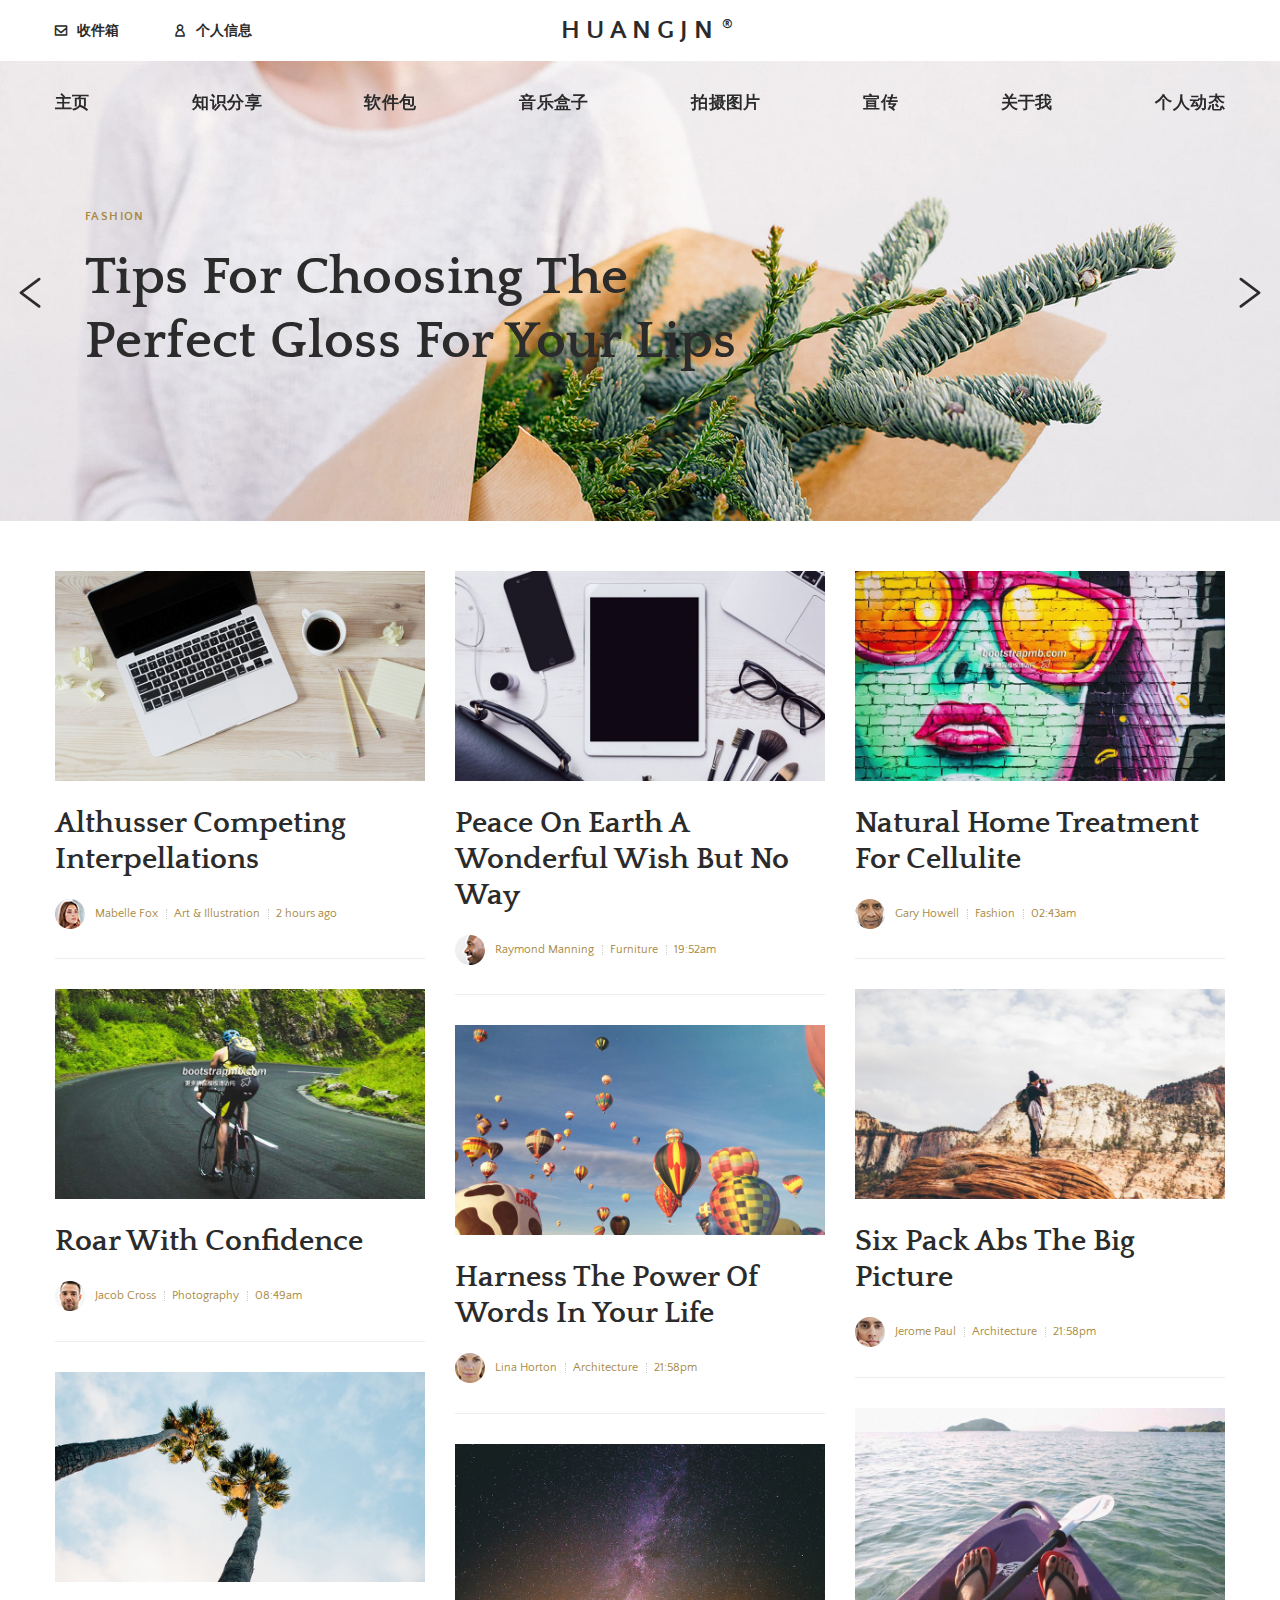
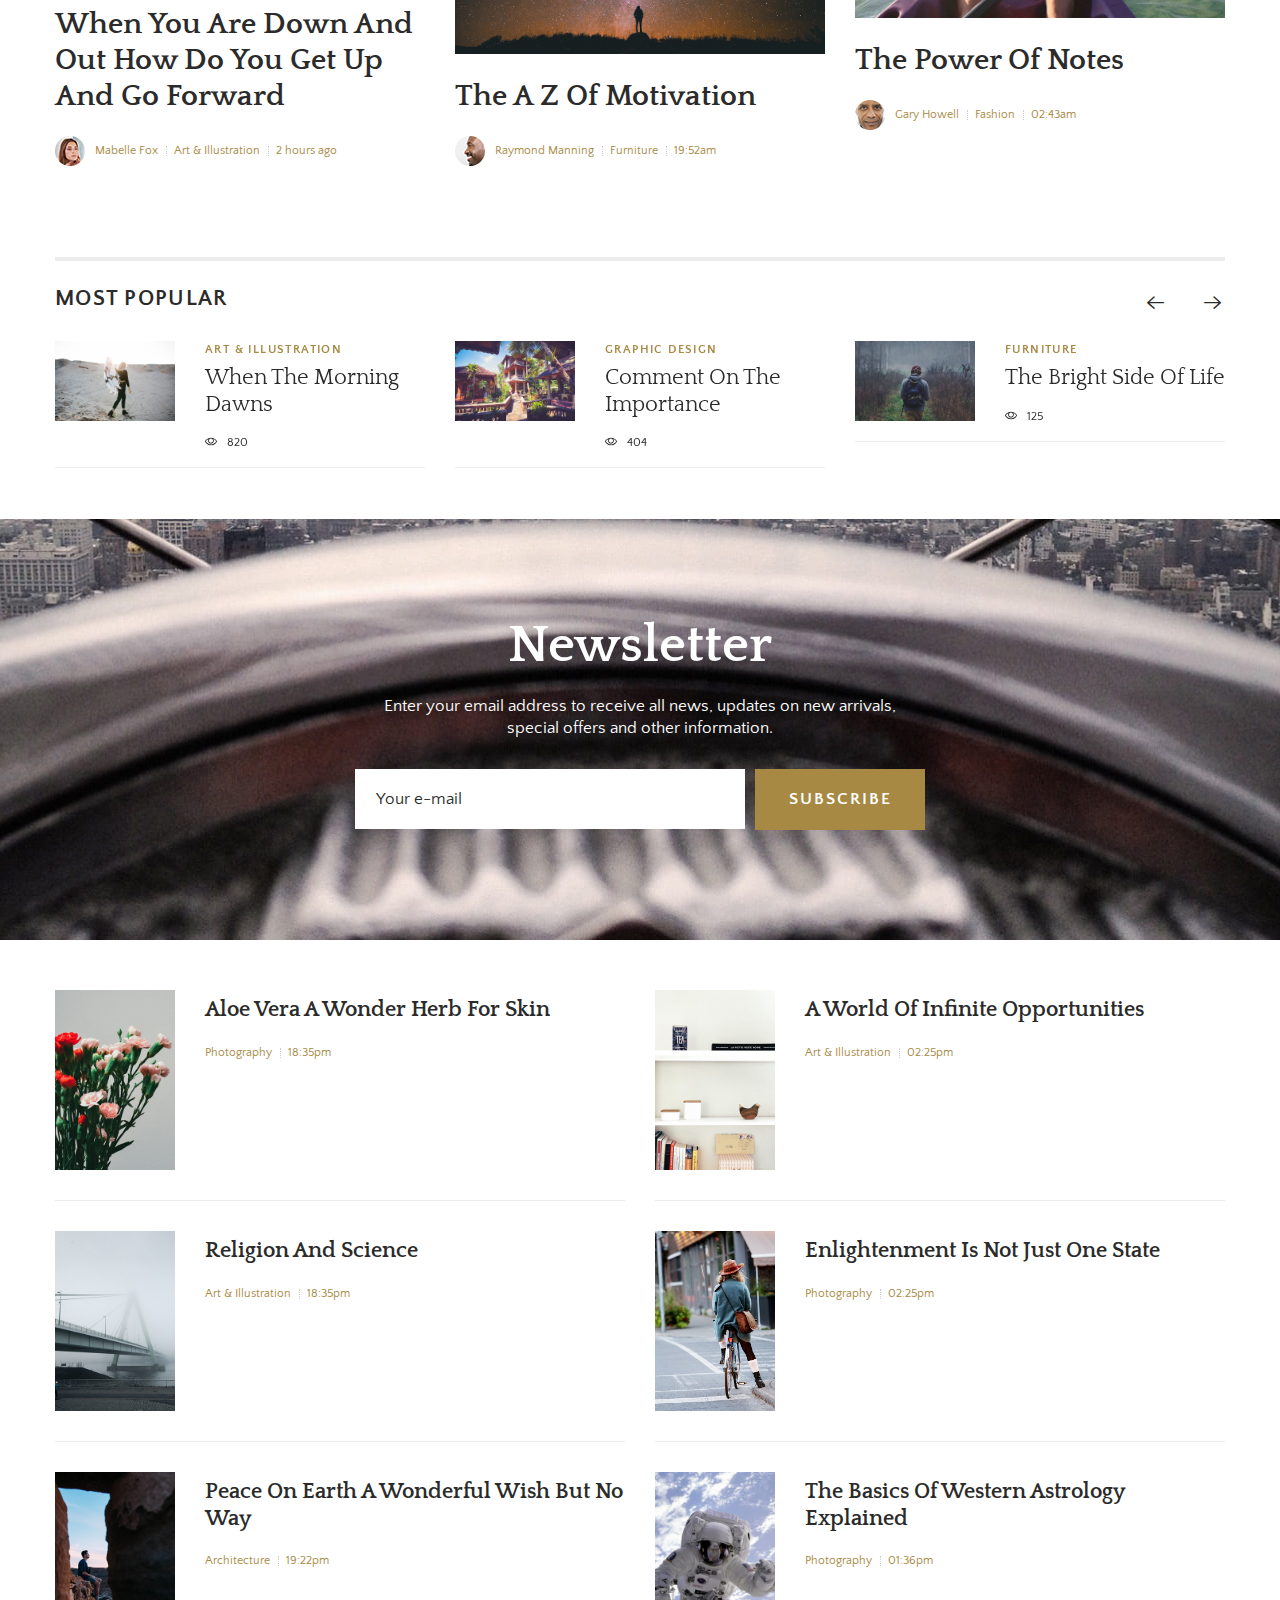
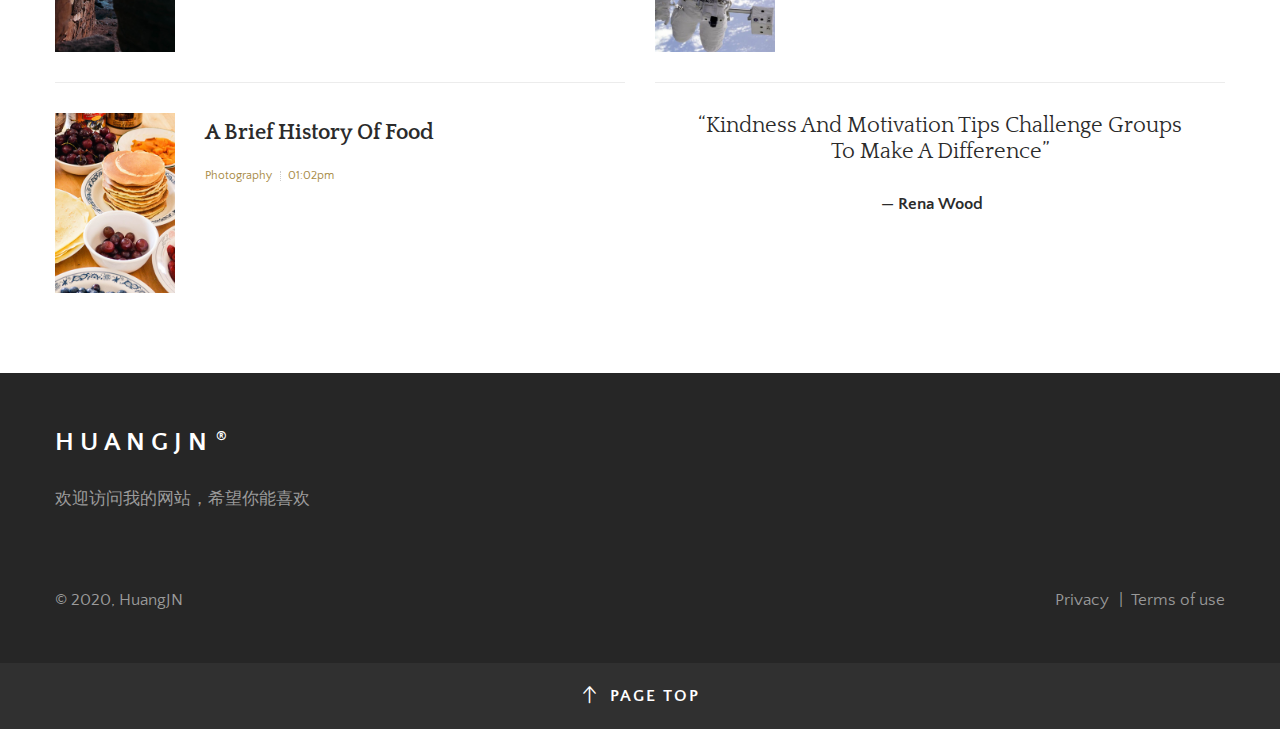
==== commit 16752056: "第二次大整改 修改了主页面的内容和知识分享的页面" ====
--- a/index.html
+++ b/index.html
@@ -53,26 +53,26 @@
 							<div class="col-md-5 col-lg-4">
 								<div class="top-bar__user-menu">
 									<ul class="user-menu nav justify-content-center justify-content-md-start">
-										<li class="nav-item"><button class="search-btn" id="js-search-btn"><span class="icon-left icon-xs flaticon-magnifying-glass-browser"></span>Search</button></li>
-										<li class="nav-item"><a href="#"><span class="icon-left icon-xs flaticon-closed-envelope-email"></span>Subscribe</a></li>
-										<li class="nav-item"><a href="#"><span class="icon-left icon-xs flaticon-messenger-user-avatar"></span>Login</a></li>
+										<!--<li class="nav-item"><button class="search-btn" id="js-search-btn"><span class="icon-left icon-xs flaticon-magnifying-glass-browser"></span>搜索</button></li>-->
+										<li class="nav-item"><a href="#"><span class="icon-left icon-xs flaticon-closed-envelope-email"></span>收件箱</a></li>
+										<li class="nav-item"><a href="#"><span class="icon-left icon-xs flaticon-messenger-user-avatar"></span>个人信息</a></li>
 									</ul>
 								</div>
 							</div>
 							<div class="col-md-2 col-lg-4">
 								<div class="top-bar__logo text-lg-center">
-									<a href="index.html" class="logo-title logo-title_reg">yomac</a>
+									<a href="index.html" class="logo-title logo-title_reg">HuangJN</a>
 								</div>
 							</div>
 							<div class="col-md-5 col-lg-4">
 								<div class="top-bar__social text-right">
-									<ul class="social-menu social-menu__right nav justify-content-md-end">
+									<!--<ul class="social-menu social-menu__right nav justify-content-md-end">
 										<li class="nav-item"><a href="#" class="nav-item"><i class="mdi mdi-facebook"></i></a></li>
 										<li class="nav-item"><a href="#" class="nav-item"><i class="mdi mdi-instagram"></i></a></li>
 										<li class="nav-item"><a href="#" class="nav-item"><i class="mdi mdi-twitter"></i></a></li>
 										<li class="nav-item"><a href="#" class="nav-item"><i class="mdi mdi-pinterest"></i></a></li>
 										<li class="nav-item"><a href="#" class="nav-item"><i class="mdi mdi-medium"></i></a></li>
-									</ul>
+									</ul>-->
 								</div>
 							</div>
 						</div>
@@ -85,7 +85,7 @@
 					<div class="main-navigation absolute">
 						<ul class="nav justify-content-between">
 							<li class="nav-item menu-item-has-children">
-								<a href="index.html" class="nav-link">Home</a>
+								<a href="index.html" class="nav-link">主页</a>
 								<ul class="sub-menu">
 									<li><a href="index-listing.html" class="nav-link">Home List</a></li>
 									<li><a href="index-grid.html" class="nav-link">Home Grid</a></li>
@@ -95,19 +95,19 @@
 								</ul>
 							</li>
 					        <li class="nav-item">
-								<a href="category-post.html" class="nav-link">Architecture</a>
+								<a href="software_package.html" class="nav-link">知识分享</a>
 							</li>
 					        <li class="nav-item">
-								<a href="category-post.html" class="nav-link">Fashion</a>
+								<a href="software_package.html" class="nav-link">软件包</a>
 							</li>
 					        <li class="nav-item">
-								<a href="category-post.html" class="nav-link">Furniture</a>
+								<a href="software_package.html" class="nav-link">音乐盒子</a>
 							</li>
 					        <li class="nav-item menu-item-has-children">
-								<a href="post-single_sidebar.html" class="nav-link">Post Layout</a>
+								<a href="post-single_sidebar.html" class="nav-link">拍摄图片</a>
 								<ul class="sub-menu">
 									<li class="nav-item">
-										<a href="post-single_sidebar.html" class="nav-link">Sidebar Right</a>
+										<a href="post-single_sidebar.html" class="nav-link">5</a>
 									</li>
 									<li class="nav-item">
 										<a href="post-single_full.html" class="nav-link">No Sidebar</a>
@@ -115,13 +115,13 @@
 								</ul>
 							</li>
 					        <li class="nav-item">
-								<a href="about.html" class="nav-link">About</a>
+								<a href="about.html" class="nav-link">宣传</a>
 							</li>
 					        <li class="nav-item">
-								<a href="contact.html" class="nav-link">Contacts</a>
+								<a href="contact.html" class="nav-link">关于我</a>
 							</li>
 					        <li class="nav-item menu-item-has-children">
-								<a href="shortcodes.html" class="nav-link">Shortcodes</a>
+								<a href="shortcodes.html" class="nav-link">个人动态</a>
 								<ul class="sub-menu">
 									<li class="nav-item">
 										<a href="shortcodes.html" class="nav-link">Shortcodes</a>
@@ -146,7 +146,7 @@
 					<div class="main-slider__item" style="background-image: url('assets/img/slide-2.jpg')">
 						<div class="container">
 							<div class="item__content">
-								<div class="cat-title"><a href="category-post.html">Fashion</a></div>
+								<div class="cat-title"><a href="software_package.html">Fashion</a></div>
 								<h1 class="main-slider__title"><a href="post-single_sidebar.html">Tips For Choosing The<br> Perfect Gloss For Your Lips</a></h1>
 							</div>
 						</div>
@@ -154,7 +154,7 @@
 					<div class="main-slider__item" style="background-image: url('assets/img/slide-3.jpg')">
 						<div class="container">
 							<div class="item__content">
-								<div class="cat-title"><a href="category-post.html">Photography</a></div>
+								<div class="cat-title"><a href="software_package.html">Photography</a></div>
 								<div class="main-slider__title"><a href="post-single_sidebar.html">American Standards<br> And European Culture</a></div>
 							</div>
 						</div>
@@ -162,7 +162,7 @@
 					<div class="main-slider__item" style="background-image: url('assets/img/slide-4.jpg')">
 						<div class="container">
 							<div class="item__content">
-								<div class="cat-title"><a href="category-post.html">Photography</a></div>
+								<div class="cat-title"><a href="software_package.html">Photography</a></div>
 								<div class="main-slider__title"><a href="post-single_sidebar.html">Put Wings On Your<br> Dreams</a></div>
 							</div>
 						</div>
@@ -170,7 +170,7 @@
 					<div class="main-slider__item" style="background-image: url('assets/img/slide-1.jpg')">
 						<div class="container">
 							<div class="item__content">
-								<div class="cat-title"><a href="category-post.html">Photography</a></div>
+								<div class="cat-title"><a href="software_package.html">Photography</a></div>
 								<div class="main-slider__title"><a href="post-single_sidebar.html">A Starter Guide To Self <br>Improvement</a></div>
 							</div>
 						</div>
@@ -193,9 +193,9 @@
 									<div class="h3 new-item__title"><a href="post-single_sidebar.html">Althusser Competing Interpellations</a></div>
 									<ul class="new-item__meta d-flex align-items-center">
 										<li class="new-item__meta-author">
-											<a href="category-post.html"><span class="meta-author__img"><img src="assets/img/contain-18.jpg" alt=""></span>Mabelle Fox</a>
-										</li>
-										<li class="new-item__meta-cat"><a href="category-post.html">Art &amp; Illustration</a></li>
+											<a href="software_package.html"><span class="meta-author__img"><img src="assets/img/contain-18.jpg" alt=""></span>Mabelle Fox</a>
+										</li>
+										<li class="new-item__meta-cat"><a href="software_package.html">Art &amp; Illustration</a></li>
 										<li class="new-item__meta-time">2 hours ago</li>
 									</ul>
 								</div>
@@ -210,9 +210,9 @@
 									<div class="h3 new-item__title"><a href="post-single_sidebar.html">Peace On Earth A Wonderful Wish But No Way</a></div>
 									<ul class="new-item__meta d-flex align-items-center">
 										<li class="new-item__meta-author">
-											<a href="category-post.html"><span class="meta-author__img"><img src="assets/img/contain-16.jpg" alt=""></span>Raymond Manning</a>
-										</li>
-										<li class="new-item__meta-cat"><a href="category-post.html">Furniture</a></li>
+											<a href="software_package.html"><span class="meta-author__img"><img src="assets/img/contain-16.jpg" alt=""></span>Raymond Manning</a>
+										</li>
+										<li class="new-item__meta-cat"><a href="software_package.html">Furniture</a></li>
 										<li class="new-item__meta-time">19:52am</li>
 									</ul>
 								</div>
@@ -227,9 +227,9 @@
 									<div class="h3 new-item__title"><a href="post-single_sidebar.html">Natural Home Treatment For Cellulite</a></div>
 									<ul class="new-item__meta d-flex align-items-center">
 										<li class="new-item__meta-author">
-											<a href="category-post.html"><span class="meta-author__img"><img src="assets/img/contain-14.jpg" alt=""></span>Gary Howell</a>
-										</li>
-										<li class="new-item__meta-cat"><a href="category-post.html">Fashion</a></li>
+											<a href="software_package.html"><span class="meta-author__img"><img src="assets/img/contain-14.jpg" alt=""></span>Gary Howell</a>
+										</li>
+										<li class="new-item__meta-cat"><a href="software_package.html">Fashion</a></li>
 										<li class="new-item__meta-time">02:43am</li>
 									</ul>
 								</div>
@@ -244,9 +244,9 @@
 									<div class="h3 new-item__title"><a href="post-single_sidebar.html">Roar With Confidence</a></div>
 									<ul class="new-item__meta d-flex align-items-center">
 										<li class="new-item__meta-author">
-											<a href="category-post.html"><span class="meta-author__img"><img src="assets/img/contain-12.jpg" alt=""></span>Jacob Cross</a>
-										</li>
-										<li class="new-item__meta-cat"><a href="category-post.html">Photography</a></li>
+											<a href="software_package.html"><span class="meta-author__img"><img src="assets/img/contain-12.jpg" alt=""></span>Jacob Cross</a>
+										</li>
+										<li class="new-item__meta-cat"><a href="software_package.html">Photography</a></li>
 										<li class="new-item__meta-time">08:49am</li>
 									</ul>
 								</div>
@@ -261,9 +261,9 @@
 									<div class="h3 new-item__title"><a href="post-single_sidebar.html">Six Pack Abs The Big Picture</a></div>
 									<ul class="new-item__meta d-flex align-items-center">
 										<li class="new-item__meta-author">
-											<a href="category-post.html"><span class="meta-author__img"><img src="assets/img/contain-21.jpg" alt=""></span>Jerome Paul</a>
-										</li>
-										<li class="new-item__meta-cat"><a href="category-post.html">Architecture</a></li>
+											<a href="software_package.html"><span class="meta-author__img"><img src="assets/img/contain-21.jpg" alt=""></span>Jerome Paul</a>
+										</li>
+										<li class="new-item__meta-cat"><a href="software_package.html">Architecture</a></li>
 										<li class="new-item__meta-time">21:58pm</li>
 									</ul>
 								</div>
@@ -278,9 +278,9 @@
 									<div class="h3 new-item__title"><a href="post-single_sidebar.html">Harness The Power Of Words In Your Life</a></div>
 									<ul class="new-item__meta d-flex align-items-center">
 										<li class="new-item__meta-author">
-											<a href="category-post.html"><span class="meta-author__img"><img src="assets/img/contain-10.jpg" alt=""></span>Lina Horton</a>
-										</li>
-										<li class="new-item__meta-cat"><a href="category-post.html">Architecture</a></li>
+											<a href="software_package.html"><span class="meta-author__img"><img src="assets/img/contain-10.jpg" alt=""></span>Lina Horton</a>
+										</li>
+										<li class="new-item__meta-cat"><a href="software_package.html">Architecture</a></li>
 										<li class="new-item__meta-time">21:58pm</li>
 									</ul>
 								</div>
@@ -295,9 +295,9 @@
 									<div class="h3 new-item__title"><a href="post-single_sidebar.html">When You Are Down And Out How Do You Get Up And Go Forward</a></div>
 									<ul class="new-item__meta d-flex align-items-center">
 										<li class="new-item__meta-author">
-											<a href="category-post.html"><span class="meta-author__img"><img src="assets/img/contain-18.jpg" alt=""></span>Mabelle Fox</a>
-										</li>
-										<li class="new-item__meta-cat"><a href="category-post.html">Art &amp; Illustration</a></li>
+											<a href="software_package.html"><span class="meta-author__img"><img src="assets/img/contain-18.jpg" alt=""></span>Mabelle Fox</a>
+										</li>
+										<li class="new-item__meta-cat"><a href="software_package.html">Art &amp; Illustration</a></li>
 										<li class="new-item__meta-time">2 hours ago</li>
 									</ul>
 								</div>
@@ -312,9 +312,9 @@
 									<div class="h3 new-item__title"><a href="post-single_sidebar.html">The Power Of Notes</a></div>
 									<ul class="new-item__meta d-flex align-items-center">
 										<li class="new-item__meta-author">
-											<a href="category-post.html"><span class="meta-author__img"><img src="assets/img/contain-14.jpg" alt=""></span>Gary Howell</a>
-										</li>
-										<li class="new-item__meta-cat"><a href="category-post.html">Fashion</a></li>
+											<a href="software_package.html"><span class="meta-author__img"><img src="assets/img/contain-14.jpg" alt=""></span>Gary Howell</a>
+										</li>
+										<li class="new-item__meta-cat"><a href="software_package.html">Fashion</a></li>
 										<li class="new-item__meta-time">02:43am</li>
 									</ul>
 								</div>
@@ -329,9 +329,9 @@
 									<div class="h3 new-item__title"><a href="post-single_sidebar.html">The A Z Of Motivation</a></div>
 									<ul class="new-item__meta d-flex align-items-center">
 										<li class="new-item__meta-author">
-											<a href="category-post.html"><span class="meta-author__img"><img src="assets/img/contain-16.jpg" alt=""></span>Raymond Manning</a>
-										</li>
-										<li class="new-item__meta-cat"><a href="category-post.html">Furniture</a></li>
+											<a href="software_package.html"><span class="meta-author__img"><img src="assets/img/contain-16.jpg" alt=""></span>Raymond Manning</a>
+										</li>
+										<li class="new-item__meta-cat"><a href="software_package.html">Furniture</a></li>
 										<li class="new-item__meta-time">19:52am</li>
 									</ul>
 								</div>
@@ -361,7 +361,7 @@
 									<a href="post-single_sidebar.html"><img src="assets/img/small-post6.jpg" alt=""></a>
 								</div>
 								<div class="widget-post__content">
-									<div class="cat-title"><a href="category-post.html">Art &amp; Illustration</a></div>
+									<div class="cat-title"><a href="software_package.html">Art &amp; Illustration</a></div>
 									<div class="h4 widget-post__title"><a href="post-single_sidebar.html">When The Morning Dawns</a></div>
 									<div class="widget-post__views">820</div>
 								</div>
@@ -371,7 +371,7 @@
 									<a href="post-single_sidebar.html"><img src="assets/img/small-post2.jpg" alt=""></a>
 								</div>
 								<div class="widget-post__content">
-									<div class="cat-title"><a href="category-post.html">Graphic Design</a></div>
+									<div class="cat-title"><a href="software_package.html">Graphic Design</a></div>
 									<div class="h4 widget-post__title"><a href="post-single_sidebar.html">Comment On The Importance</a></div>
 									<div class="widget-post__views">404</div>
 								</div>
@@ -381,7 +381,7 @@
 									<a href="post-single_sidebar.html"><img src="assets/img/small-post3.jpg" alt=""></a>
 								</div>
 								<div class="widget-post__content">
-									<div class="cat-title"><a href="category-post.html">Furniture</a></div>
+									<div class="cat-title"><a href="software_package.html">Furniture</a></div>
 									<div class="h4 widget-post__title"><a href="post-single_sidebar.html">The Bright Side Of Life</a></div>
 									<div class="widget-post__views">125</div>
 								</div>
@@ -391,7 +391,7 @@
 									<a href="post-single_sidebar.html"><img src="assets/img/small-post4.jpg" alt=""></a>
 								</div>
 								<div class="widget-post__content">
-									<div class="cat-title"><a href="category-post.html">Fashion</a></div>
+									<div class="cat-title"><a href="software_package.html">Fashion</a></div>
 									<div class="h4 widget-post__title"><a href="post-single_sidebar.html">Philosophy As A Science</a></div>
 									<div class="widget-post__views">987</div>
 								</div>
@@ -401,7 +401,7 @@
 									<a href="post-single_sidebar.html"><img src="assets/img/small-post5.jpg" alt=""></a>
 								</div>
 								<div class="widget-post__content">
-									<div class="cat-title"><a href="category-post.html">Photography</a></div>
+									<div class="cat-title"><a href="software_package.html">Photography</a></div>
 									<div class="h4 widget-post__title"><a href="post-single_sidebar.html">Just One State</a></div>
 									<div class="widget-post__views">743</div>
 								</div>
@@ -438,7 +438,12 @@
 				<div class="container">
 					<h2 class="screen-reader-text">Popular posts</h2>
 					<div class="row row-extended">
-						<div class="col-lg-8">
+						<!--
+                        	作者：offline
+                        	时间：2020-07-17
+                        	描述：修改后 col-lg-8->col-lg-12
+                        -->
+						<div class="col-lg-12">
 							<div class="news-list-sm columns-2">
 								<div class="row">
 									<div class="new-item new-item_small col-sm-6">
@@ -449,7 +454,7 @@
 											<div class="new-item__info">
 												<div class="h3 new-item__title"><a href="post-single_sidebar.html">Aloe Vera A Wonder Herb For Skin</a></div>
 												<ul class="new-item__meta d-flex align-items-center">
-													<li class="new-item__meta-cat"><a href="category-post.html">Photography</a></li>
+													<li class="new-item__meta-cat"><a href="software_package.html">Photography</a></li>
 													<li class="new-item__meta-time">18:35pm</li>
 												</ul>
 											</div>
@@ -463,7 +468,7 @@
 											<div class="new-item__info">
 												<div class="h3 new-item__title"><a href="post-single_sidebar.html">A World Of Infinite Opportunities</a></div>
 												<ul class="new-item__meta d-flex align-items-center">
-													<li class="new-item__meta-cat"><a href="category-post.html">Art &amp; Illustration</a></li>
+													<li class="new-item__meta-cat"><a href="software_package.html">Art &amp; Illustration</a></li>
 													<li class="new-item__meta-time">02:25pm</li>
 												</ul>
 											</div>
@@ -477,7 +482,7 @@
 											<div class="new-item__info">
 												<div class="h3 new-item__title"><a href="post-single_sidebar.html">Religion And Science</a></div>
 												<ul class="new-item__meta d-flex align-items-center">
-													<li class="new-item__meta-cat"><a href="category-post.html">Art &amp; Illustration</a></li>
+													<li class="new-item__meta-cat"><a href="software_package.html">Art &amp; Illustration</a></li>
 													<li class="new-item__meta-time">18:35pm</li>
 												</ul>
 											</div>
@@ -491,7 +496,7 @@
 											<div class="new-item__info">
 												<div class="h3 new-item__title"><a href="post-single_sidebar.html">Enlightenment Is Not Just One State</a></div>
 												<ul class="new-item__meta d-flex align-items-center">
-													<li class="new-item__meta-cat"><a href="category-post.html">Photography</a></li>
+													<li class="new-item__meta-cat"><a href="software_package.html">Photography</a></li>
 													<li class="new-item__meta-time">02:25pm</li>
 												</ul>
 											</div>
@@ -505,7 +510,7 @@
 											<div class="new-item__info">
 												<div class="h3 new-item__title"><a href="post-single_sidebar.html">Peace On Earth A Wonderful Wish But No Way</a></div>
 												<ul class="new-item__meta d-flex align-items-center">
-													<li class="new-item__meta-cat"><a href="category-post.html">Architecture</a></li>
+													<li class="new-item__meta-cat"><a href="software_package.html">Architecture</a></li>
 													<li class="new-item__meta-time">19:22pm</li>
 												</ul>
 											</div>
@@ -519,7 +524,7 @@
 											<div class="new-item__info">
 												<div class="h3 new-item__title"><a href="post-single_sidebar.html">The Basics Of Western Astrology Explained</a></div>
 												<ul class="new-item__meta d-flex align-items-center">
-													<li class="new-item__meta-cat"><a href="category-post.html">Photography</a></li>
+													<li class="new-item__meta-cat"><a href="software_package.html">Photography</a></li>
 													<li class="new-item__meta-time">01:36pm</li>
 												</ul>
 											</div>
@@ -533,7 +538,7 @@
 											<div class="new-item__info">
 												<div class="h3 new-item__title"><a href="post-single_sidebar.html">A Brief History Of Food</a></div>
 												<ul class="new-item__meta d-flex align-items-center">
-													<li class="new-item__meta-cat"><a href="category-post.html">Photography</a></li>
+													<li class="new-item__meta-cat"><a href="software_package.html">Photography</a></li>
 													<li class="new-item__meta-time">01:02pm</li>
 												</ul>
 											</div>
@@ -546,7 +551,12 @@
 								</div>
 							</div>
 						</div>
-						<aside class="sidebar col-lg-4">
+						<!--
+                        	作者：offline
+                        	时间：2020-07-17
+                        	描述：修改注释了下面的内容
+                        -->
+						<!--<aside class="sidebar col-lg-4">
 							<div class="widget-sidebar">
 								<div class="widget-sidebar__title">Latest tweet</div>
 								<div class="widget-twitter widget-socialnet">
@@ -574,16 +584,16 @@
 							<div class="widget-sidebar">
 								<div class="widget-sidebar__title">Popular Tags</div>
 								<div class="tag-cloud">
-									<a href="category-post.html"><span class="label label-default animate">Architecture</span></a>
-									<a href="category-post.html"><span class="label label-default animate">Industrial Design</span></a>
-									<a href="category-post.html"><span class="label label-default animate">Art</span></a>
-									<a href="category-post.html"><span class="label label-default animate">Illustration</span></a>
-									<a href="category-post.html"><span class="label label-default animate">Package Design</span></a>
-									<a href="category-post.html"><span class="label label-default animate">Photography</span></a>
-									<a href="category-post.html"><span class="label label-default animate">Fashion</span></a>
-								</div>
-							</div>
-						</aside>
+									<a href="software_package.html"><span class="label label-default animate">Architecture</span></a>
+									<a href="software_package.html"><span class="label label-default animate">Industrial Design</span></a>
+									<a href="software_package.html"><span class="label label-default animate">Art</span></a>
+									<a href="software_package.html"><span class="label label-default animate">Illustration</span></a>
+									<a href="software_package.html"><span class="label label-default animate">Package Design</span></a>
+									<a href="software_package.html"><span class="label label-default animate">Photography</span></a>
+									<a href="software_package.html"><span class="label label-default animate">Fashion</span></a>
+								</div>
+							</div>
+						</aside>-->
 					</div>
 				</div>
 			</section>
@@ -595,36 +605,40 @@
 		<footer class="page-footer">
 			<div class="container">
 				<div class="row">
-					<div class="col-md-6 col-lg-5 footer-widget footer__copy">
+					<div class="col-md-12 col-lg-12 footer-widget footer__copy">
 						<div class="footer__logo footer-widget">
-							<a href="index.html" class="logo-title logo-title_reg animate">yomac</a>
+							<a href="index.html" class="logo-title logo-title_reg animate">HuangJN</a>
 						</div>
 						<div class="textwidget">
-							<p>Perfectly to any kind of news and <br>magazine blogs. Designed responsive<br> and ready for retina.</p>
-						</div>
-					</div>
-					<div class="col-sm-6 col-md-3 col-lg-2 footer-widget footer__page-menu">
+							<p>欢迎访问我的网站，希望你能喜欢</p>
+						</div>
+					</div>
+					<!--<div class="col-sm-6 col-md-3 col-lg-2 footer-widget footer__page-menu">
 						<div class="widget-menu">
 							<ul class="footer-menu animate">
-								<li><a href="index.html">Home</a></li>
-								<li><a href="about.html">About</a></li>
-								<li><a href="contact.html">Contacts</a></li>
+								<li><a href="index.html">主页</a></li>
+								<li><a href="about.html">关于我</a></li>
 							</ul>
 						</div>
-					</div>
-					<div class="col-sm-6 col-md-3 col-lg-3 footer-widget footer__cat-menu">
+					</div>-->
+					<!--
+                    	作者：offline
+                    	时间：2020-07-17
+                    	描述：修改：注释xia'm
+                    -->
+					<!--<div class="col-sm-6 col-md-3 col-lg-3 footer-widget footer__cat-menu">
 						<div class="widget-menu">
 							<ul class="footer-menu animate">
-								<li><a href="category-post.html">Art &amp; Illustration</a></li>
-								<li><a href="category-post.html">Architecture</a></li>
-								<li><a href="category-post.html">Fashion</a></li>
-								<li><a href="category-post.html">Furniture</a></li>
-								<li><a href="category-post.html">Graphic Design</a></li>
-								<li><a href="category-post.html">Photography</a></li>
+								<li><a href="software_package.html">Art &amp; Illustration</a></li>
+								<li><a href="software_package.html">Architecture</a></li>
+								<li><a href="software_package.html">Fashion</a></li>
+								<li><a href="software_package.html">Furniture</a></li>
+								<li><a href="software_package.html">Graphic Design</a></li>
+								<li><a href="software_package.html">Photography</a></li>
 							</ul>
 						</div>
-					</div>
-					<div class="col-lg-2 footer-widget footer__social-menu">
+					</div>-->
+					<!--<div class="col-lg-2 footer-widget footer__social-menu">
 						<div class="widget-social">
 							<div class="widget-title">We are social</div>
 							<ul class="social-menu social-menu__left nav animate">
@@ -634,12 +648,12 @@
 								<li><a href="#"><i class="mdi mdi-pinterest"></i></a></li>
 							</ul>
 						</div>
-					</div>
+					</div>-->
 				</div>
 
 				<div class="row page-footer__bottom">
 					<div class="col-lg-10">
-						<div class="copyright">&copy; 2020, Yomac Template, All Rights <a href="http://www.bootstrapmb.com/">Reserved</a>.</div>
+						<div class="copyright">&copy; 2020, HuangJN  <!--<a href="http://www.bootstrapmb.com/">Reserved</a>--></div>
 					</div>
 					<div class="col-lg-2">
 						<div class="footer-nav nav">
